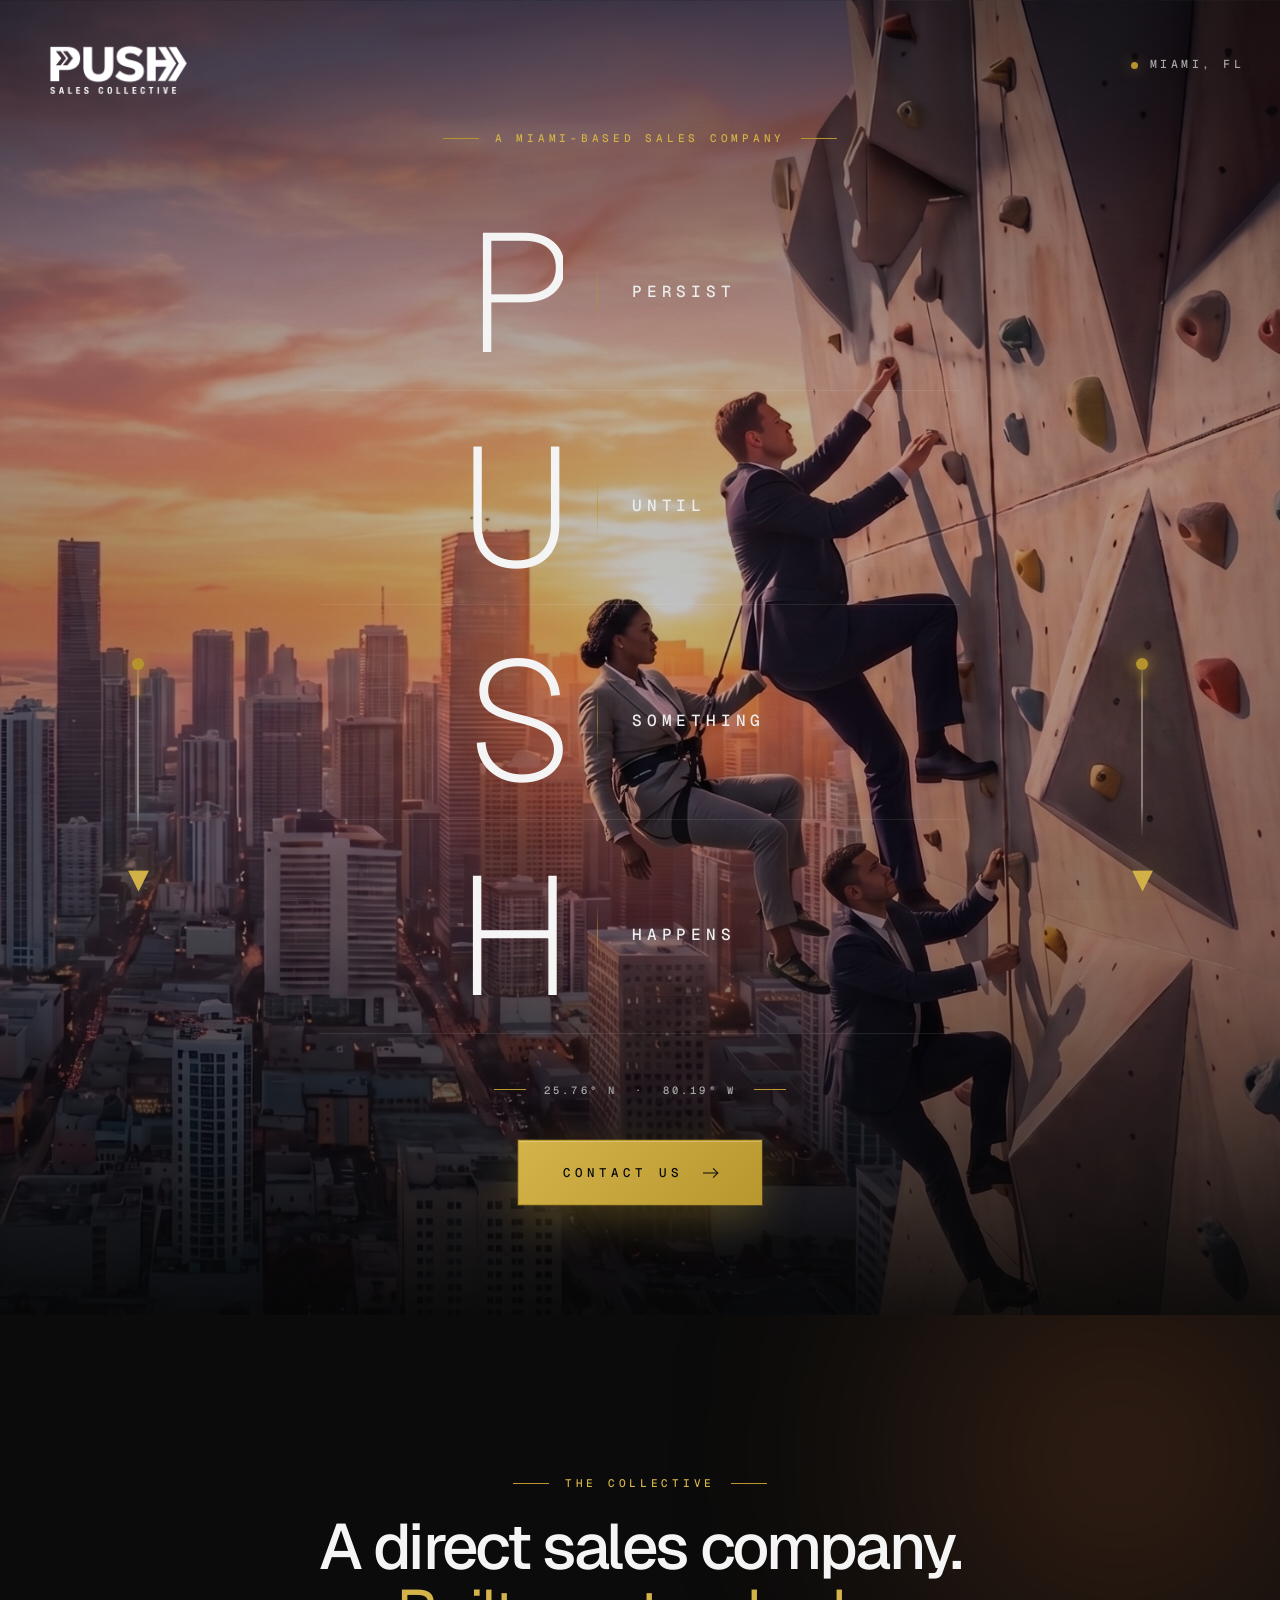
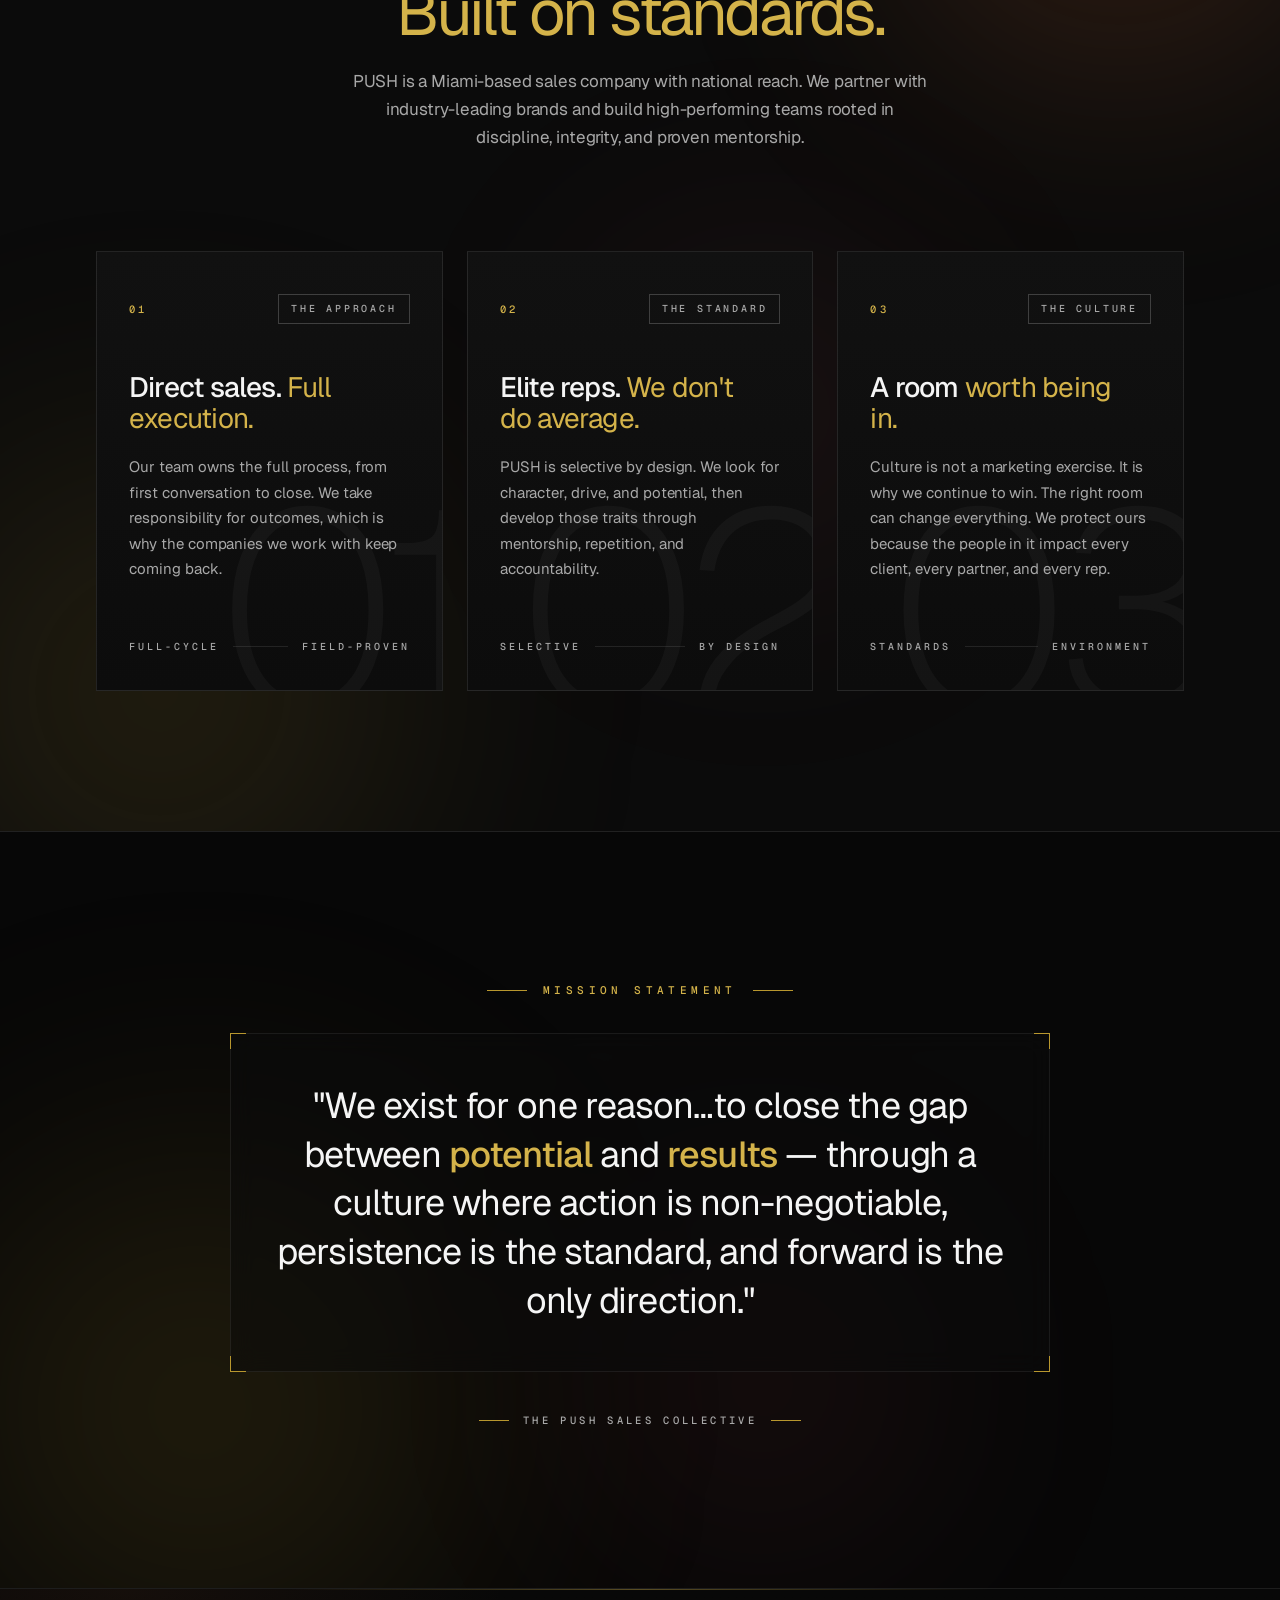
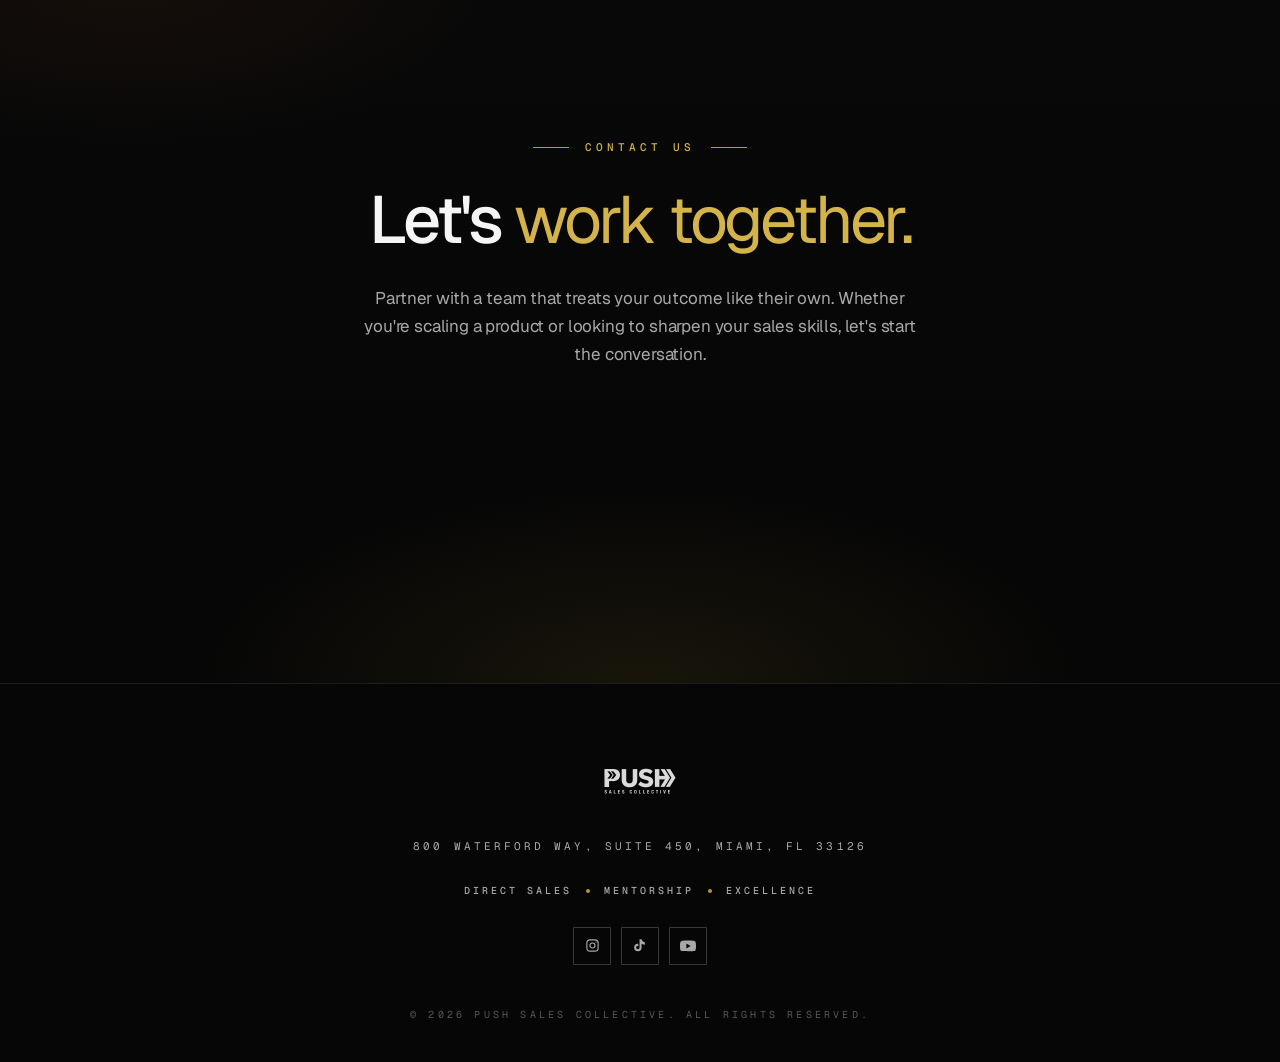
==== index.html @ 350181b0 "Revise copy, trim sections, and reposition hero Drop By The Numbers and Core Values sections. Rewrit" ====
<!DOCTYPE html>
<html lang="en">
<head>
<meta charset="UTF-8" />
<meta name="viewport" content="width=device-width, initial-scale=1.0" />
<title>PUSH Sales Collective · Miami</title>
<meta name="description" content="PUSH Sales Collective. A Miami-based direct sales collective built on mentorship, discipline, and excellence. Persist until something happens." />
<link rel="icon" type="image/png" href="Assets/push-logo.png">
<link rel="apple-touch-icon" href="Assets/push-logo.png">
<meta property="og:type" content="website">
<meta property="og:title" content="PUSH Sales Collective">
<meta property="og:description" content="A Miami-based direct sales collective built on mentorship, discipline, and excellence.">
<meta property="og:image" content="Assets/og-image.jpg">
<meta property="og:image:width" content="1200">
<meta property="og:image:height" content="630">
<meta name="twitter:card" content="summary_large_image">
<meta name="twitter:title" content="PUSH Sales Collective">
<meta name="twitter:description" content="A Miami-based direct sales collective built on mentorship, discipline, and excellence.">
<meta name="twitter:image" content="Assets/og-image.jpg">

<link rel="preconnect" href="https://fonts.googleapis.com">
<link rel="preconnect" href="https://fonts.gstatic.com" crossorigin>
<link href="https://fonts.googleapis.com/css2?family=Geist:wght@300;400;500;600;700&family=Geist+Mono:wght@400;500&display=swap" rel="stylesheet">

<style>
  :root{
    --ink:#0b0b0b;
    --char:#141414;
    --panel:#111111;
    --panel-2:#0f0f0f;
    --line:rgba(229,229,229,.10);
    --line-2:rgba(229,229,229,.22);
    --plat:#ededed;
    --plat-2:#a8a8a8;
    --mute:#6e6e6e;
    --off:#f5f5f5;
    --gold:#b8972e;
    --gold-soft:#d4b34a;
    --sans: "Geist", -apple-system, BlinkMacSystemFont, "Helvetica Neue", Arial, sans-serif;
    --mono: "Geist Mono", ui-monospace, monospace;
    --maxw: 1160px;
    --ease: cubic-bezier(.2,.8,.2,1);
  }

  *{box-sizing:border-box;margin:0;padding:0;}
  html{scroll-behavior:smooth;-webkit-text-size-adjust:100%;}
  body{
    background:var(--ink);
    color:var(--plat);
    font-family:var(--sans);
    font-weight:400;
    line-height:1.55;
    letter-spacing:-.01em;
    overflow-x:hidden;
    -webkit-font-smoothing:antialiased;
    -moz-osx-font-smoothing:grayscale;
    text-rendering:optimizeLegibility;
  }
  ::selection{background:var(--gold);color:#000;}
  a{color:inherit;text-decoration:none;}
  button,input,select,textarea{font:inherit;color:inherit;}

  .wrap{max-width:var(--maxw); margin:0 auto; padding:0 36px;}
  @media (max-width:720px){.wrap{padding:0 22px;}}

  /* subtle grain */
  body::before{
    content:"";
    position:fixed; inset:0; pointer-events:none; z-index:200;
    opacity:.05; mix-blend-mode:overlay;
    background-image:url("data:image/svg+xml;utf8,<svg xmlns='http://www.w3.org/2000/svg' width='160' height='160'><filter id='n'><feTurbulence type='fractalNoise' baseFrequency='0.9' numOctaves='2' stitchTiles='stitch'/><feColorMatrix values='0 0 0 0 0 0 0 0 0 0 0 0 0 0 0 0 0 0 1 0'/></filter><rect width='100%' height='100%' filter='url(%23n)'/></svg>");
  }

  /* NAV */
  .nav{
    position:fixed; top:0; left:0; right:0; z-index:100;
    display:flex; align-items:center; justify-content:space-between;
    padding:18px 36px;
    background:rgba(11,11,11,0);
    transition:background .4s ease, border-color .4s ease, padding .4s ease;
    border-bottom:1px solid transparent;
    backdrop-filter:blur(0);
    -webkit-backdrop-filter:blur(0);
  }
  .nav.scrolled{
    background:rgba(11,11,11,.82);
    border-bottom-color:var(--line);
    backdrop-filter:blur(14px);
    -webkit-backdrop-filter:blur(14px);
    padding:14px 36px;
  }
  .nav-logo{
    display:flex; align-items:center; gap:14px;
  }
  .nav-logo img{
    height:92px; width:auto;
    filter:invert(1) brightness(1.1) contrast(1.05);
    transition:height .35s var(--ease);
  }
  .nav.scrolled .nav-logo img{height:74px;}
  .nav-right{
    display:flex; align-items:center; gap:28px;
    font-family:var(--mono);
    font-weight:500;
    font-size:11.5px;
    letter-spacing:.3em;
    text-transform:uppercase;
    color:var(--plat-2);
  }
  .nav-right .loc::before{
    content:""; width:7px;height:7px;border-radius:50%;background:var(--gold);
    display:inline-block; margin-right:12px; vertical-align:middle;
    box-shadow:0 0 14px rgba(184,151,46,.7);
    animation:pulse 2.4s ease-in-out infinite;
  }
  .nav-right .sep{
    width:1px; height:12px; background:var(--line-2);
  }
  .nav-right .tag{color:var(--gold-soft);}
  @keyframes pulse{
    0%,100%{box-shadow:0 0 10px rgba(184,151,46,.4);}
    50%{box-shadow:0 0 20px rgba(184,151,46,.9);}
  }
  @media (max-width:720px){
    .nav{padding:14px 22px;}
    .nav.scrolled{padding:12px 22px;}
    .nav-logo img{height:72px;}
    .nav.scrolled .nav-logo img{height:60px;}
    .nav-right{font-size:10px; gap:14px; letter-spacing:.22em;}
    .nav-right .sep{display:none;}
    .nav-right .tag{display:none;}
  }

  /* HERO */
  .hero{
    position:relative;
    min-height:100vh;
    min-height:100svh;
    display:flex; align-items:center; justify-content:center;
    overflow:hidden;
    background:#000;
  }
  .hero-img{
    position:absolute; inset:0;
    background-image:url("Assets/Gemini_Generated_Image_1ucu0s1ucu0s1ucu.jpg");
    background-size:cover;
    background-position:80% center;
    transform:scale(1.06);
    will-change:transform;
    animation:heroZoom 22s ease-out forwards;
  }
  @keyframes heroZoom{to{transform:scale(1);}}
  .hero-img::after{
    content:"";position:absolute;inset:0;
    background:
      radial-gradient(120% 80% at 50% 55%, rgba(6,6,6,.08) 0%, rgba(6,6,6,.32) 55%, rgba(6,6,6,.78) 100%),
      linear-gradient(180deg, rgba(6,6,6,.28) 0%, rgba(6,6,6,.06) 30%, rgba(6,6,6,.24) 72%, rgba(6,6,6,.90) 100%);
  }
  @media (max-width:720px){
    .hero-img{
      background-position:85% 55%;
      animation:heroZoomMobile 22s ease-out forwards;
    }
    @keyframes heroZoomMobile{from{transform:scale(1.12);} to{transform:scale(1.02);}}
    .hero-img::after{
      background:
        radial-gradient(140% 80% at 50% 50%, rgba(6,6,6,.18) 0%, rgba(6,6,6,.46) 55%, rgba(6,6,6,.86) 100%),
        linear-gradient(180deg, rgba(6,6,6,.38) 0%, rgba(6,6,6,.18) 35%, rgba(6,6,6,.44) 78%, rgba(6,6,6,.94) 100%);
    }
  }

  .hero-inner{
    position:relative; z-index:2;
    width:100%;
    max-width:980px;
    padding:130px 36px 110px;
    display:flex; flex-direction:column; align-items:center;
    gap:42px;
  }

  .eyebrow{
    font-family:var(--mono);
    font-size:11px;
    font-weight:500;
    letter-spacing:.34em;
    text-transform:uppercase;
    color:var(--gold-soft);
    display:inline-flex; align-items:center; gap:16px;
    opacity:0; transform:translateY(14px);
    animation:fadeUp .9s .1s var(--ease) forwards;
  }
  .eyebrow::before, .eyebrow::after{
    content:""; width:36px; height:1px; background:var(--gold);
    display:inline-block;
  }

  /* Vertical acronym */
  .acronym-vertical{
    position:relative;
    display:flex; flex-direction:column;
    width:100%;
    max-width:640px;
    gap:18px;
    margin:6px 0;
  }

  /* Mobile scroll cues flanking the acronym */
  .acr-cue{
    display:none;
    position:absolute;
    top:50%;
    transform:translateY(-50%);
    height:68%;
    width:16px;
    flex-direction:column; align-items:center;
    z-index:3;
    opacity:0;
    animation:fadeUp 1.2s 3.2s var(--ease) forwards;
    pointer-events:none;
  }
  .acr-cue.left{right:calc(100% + 14px);}
  .acr-cue.right{left:calc(100% + 14px);}
  .acr-cue .track{
    position:relative;
    width:2px;
    flex:1;
    background:linear-gradient(to bottom,
      transparent 0%,
      rgba(229,229,229,.45) 18%,
      rgba(229,229,229,.45) 82%,
      transparent 100%);
  }
  .acr-cue .track::before{
    content:"";
    position:absolute;
    top:0; left:-4px;
    width:10px; height:10px;
    border-radius:50%;
    background:var(--gold);
    box-shadow:
      0 0 12px rgba(184,151,46,1),
      0 0 24px rgba(184,151,46,.75),
      0 0 48px rgba(184,151,46,.35);
    animation:edgeTravel 2.6s cubic-bezier(.55,.05,.25,1) infinite;
  }
  .acr-cue .track::after{
    content:"";
    position:absolute;
    top:0; left:-1px;
    width:4px; height:32px;
    background:linear-gradient(to top, rgba(184,151,46,.55), transparent);
    filter:blur(3px);
    animation:edgeTravel 2.6s cubic-bezier(.55,.05,.25,1) infinite;
  }
  .acr-cue .chev{
    margin-top:10px;
    color:var(--gold-soft);
    font-size:28px;
    line-height:1;
    animation:chevBob 2.4s ease-in-out infinite;
    filter:drop-shadow(0 0 14px rgba(184,151,46,.85));
  }
  .acr-row{
    display:grid;
    grid-template-columns:1fr auto 1.35fr;
    align-items:center;
    gap:34px;
    padding:22px 0;
    border-bottom:1px solid rgba(229,229,229,.10);
  }
  .acr-row:last-child{border-bottom:none;}

  .acr-letter{
    position:relative;
    font-weight:200;
    font-size:clamp(96px, 14vw, 168px);
    line-height:.9;
    color:var(--off);
    letter-spacing:-.06em;
    text-align:right;
    clip-path:inset(0 0 100% 0);
    opacity:0;
    transition:color .5s ease;
  }
  .acr-row.in .acr-letter{
    animation:letterUnveil 1.15s var(--ease) forwards;
  }
  @keyframes letterUnveil{
    0%{clip-path:inset(0 0 100% 0); opacity:0;}
    30%{opacity:1;}
    100%{clip-path:inset(0 0 0% 0); opacity:1;}
  }

  .acr-divider{
    width:1px;
    height:64px;
    background:linear-gradient(to bottom, transparent, var(--gold) 50%, transparent);
    opacity:0;
    transition:opacity .6s ease;
  }
  .acr-row.in .acr-divider{opacity:.7; transition-delay:.5s;}

  .acr-word{
    font-family:var(--mono);
    font-weight:500;
    font-size:clamp(13px, 1.25vw, 16px);
    letter-spacing:.3em;
    text-transform:uppercase;
    color:var(--plat);
    opacity:0;
    transform:translateX(-10px);
    transition:opacity .7s var(--ease), transform .7s var(--ease);
  }
  .acr-row.in .acr-word{
    opacity:1;
    transform:none;
    transition-delay:.55s;
  }

  .acr-row:nth-child(1).in .acr-letter{animation-delay:0s;}
  .acr-row:nth-child(2).in .acr-letter{animation-delay:.65s;}
  .acr-row:nth-child(3).in .acr-letter{animation-delay:1.3s;}
  .acr-row:nth-child(4).in .acr-letter{animation-delay:1.95s;}

  .acr-row:nth-child(1).in .acr-divider,
  .acr-row:nth-child(1).in .acr-word{transition-delay:.55s;}
  .acr-row:nth-child(2).in .acr-divider,
  .acr-row:nth-child(2).in .acr-word{transition-delay:1.2s;}
  .acr-row:nth-child(3).in .acr-divider,
  .acr-row:nth-child(3).in .acr-word{transition-delay:1.85s;}
  .acr-row:nth-child(4).in .acr-divider,
  .acr-row:nth-child(4).in .acr-word{transition-delay:2.5s;}

  .hero-foot{
    display:flex; align-items:center; gap:18px;
    font-family:var(--mono);
    font-size:10.5px;
    font-weight:500;
    letter-spacing:.3em;
    text-transform:uppercase;
    color:var(--plat-2);
    opacity:0;
    animation:fadeUp 1s 3.1s var(--ease) forwards;
  }
  .hero-foot .fline{width:32px; height:1px; background:var(--gold);}

  @media (max-width:720px){
    .hero-inner{padding:120px 22px 90px; gap:30px;}
    .acronym-vertical{max-width:260px; gap:10px;}
    .acr-row{gap:20px; padding:14px 0; grid-template-columns:auto auto 1fr;}
    .acr-letter{text-align:center; width:1em;}
    .acr-divider{height:46px;}
    .acr-cue{
      width:14px;
      top:14%;
      transform:none;
      height:54%;
    }
    .acr-cue.left{right:calc(100% + 10px);}
    .acr-cue.right{left:calc(100% + 10px);}
    .acr-cue .chev{font-size:24px;}
    .eyebrow{
      font-size:9.5px;
      letter-spacing:.24em;
      gap:10px;
      flex-wrap:nowrap;
      white-space:nowrap;
      justify-content:center;
      text-align:center;
    }
    .eyebrow::before, .eyebrow::after{width:18px; flex-shrink:0;}
    .hero-foot{font-size:9px; letter-spacing:.24em; gap:12px;}
    .hero-foot .fline{width:22px;}
  }

  @keyframes fadeUp{
    from{opacity:0;transform:translateY(20px);}
    to{opacity:1;transform:none;}
  }

  /* Hero scroll cues — inset from edge, prominent */
  .edge-cue{
    position:absolute;
    top:50%;
    transform:translateY(-25%);
    width:20px;
    height:240px;
    z-index:3;
    opacity:0;
    display:flex; flex-direction:column; align-items:center;
    animation:fadeUp 1.2s 3.4s var(--ease) forwards;
    pointer-events:none;
  }
  .edge-cue.left{left:clamp(40px, 10%, 220px);}
  .edge-cue.right{right:clamp(40px, 10%, 220px);}
  .edge-cue .track{
    position:relative;
    width:2px;
    flex:1;
    background:linear-gradient(to bottom,
      transparent 0%,
      rgba(229,229,229,.45) 18%,
      rgba(229,229,229,.45) 82%,
      transparent 100%);
    box-shadow:0 0 8px rgba(184,151,46,.15);
  }
  .edge-cue .track::before{
    content:"";
    position:absolute;
    top:0; left:-5px;
    width:12px; height:12px;
    border-radius:50%;
    background:var(--gold);
    box-shadow:
      0 0 14px rgba(184,151,46,1),
      0 0 32px rgba(184,151,46,.85),
      0 0 64px rgba(184,151,46,.45);
    animation:edgeTravel 2.6s cubic-bezier(.55,.05,.25,1) infinite;
  }
  .edge-cue .track::after{
    content:"";
    position:absolute;
    top:0; left:-1.5px;
    width:5px; height:40px;
    background:linear-gradient(to top, rgba(184,151,46,.55), transparent);
    filter:blur(3px);
    animation:edgeTravel 2.6s cubic-bezier(.55,.05,.25,1) infinite;
  }
  @keyframes edgeTravel{
    0%{top:0; opacity:0;}
    10%{opacity:1;}
    85%{opacity:1;}
    100%{top:calc(100% - 4px); opacity:0;}
  }
  .edge-cue .chev{
    margin-top:18px;
    color:var(--gold-soft);
    font-size:42px;
    line-height:1;
    animation:chevBob 2.4s ease-in-out infinite;
    filter:drop-shadow(0 0 18px rgba(184,151,46,.9));
  }
  @keyframes chevBob{
    0%,100%{transform:translateY(0); opacity:.85;}
    50%{transform:translateY(10px); opacity:1;}
  }

  @media (max-width:820px){
    .edge-cue{display:none;}
    .acr-cue{display:flex;}
  }

  /* SECTION BASE */
  section{position:relative;}
  .section-head{
    text-align:center;
    display:flex; flex-direction:column; align-items:center; gap:22px;
    max-width:760px;
    margin:0 auto;
  }
  .section-head h2{
    font-weight:500;
    font-size:clamp(38px, 5vw, 64px);
    line-height:1.02;
    letter-spacing:-.045em;
    color:var(--off);
  }
  .section-head h2 .accent{color:var(--gold-soft); font-weight:400;}
  .section-head p{
    font-size:17px;
    color:var(--plat-2);
    max-width:580px;
    line-height:1.65;
  }

  /* Ambient glow atmosphere */
  .atmos{
    position:absolute; inset:0;
    overflow:hidden;
    pointer-events:none;
    z-index:0;
  }
  .atmos .orb{
    position:absolute;
    border-radius:50%;
    filter:blur(120px);
    opacity:.5;
    will-change:transform;
  }
  .atmos .orb.sunset{
    width:640px; height:640px;
    background:radial-gradient(circle, rgba(233,121,58,.55), transparent 68%);
    top:-180px; right:-160px;
    animation:drift1 22s ease-in-out infinite alternate;
  }
  .atmos .orb.gold{
    width:720px; height:720px;
    background:radial-gradient(circle, rgba(184,151,46,.38), transparent 70%);
    bottom:-220px; left:-200px;
    animation:drift2 26s ease-in-out infinite alternate;
  }
  .atmos .orb.coral{
    width:500px; height:500px;
    background:radial-gradient(circle, rgba(255,110,120,.22), transparent 70%);
    top:40%; left:40%;
    animation:drift3 30s ease-in-out infinite alternate;
  }
  @keyframes drift1{from{transform:translate(0,0);} to{transform:translate(-80px, 120px);}}
  @keyframes drift2{from{transform:translate(0,0);} to{transform:translate(120px, -90px);}}
  @keyframes drift3{from{transform:translate(-40px,-30px);} to{transform:translate(80px, 60px);}}

  /* ABOUT / THE COLLECTIVE */
  .about{
    padding:160px 0 140px;
    border-bottom:1px solid var(--line);
    position:relative;
    overflow:hidden;
  }
  .about .wrap{position:relative; z-index:2;}
  .tenets{
    display:grid;
    grid-template-columns:repeat(3, 1fr);
    gap:24px;
    margin-top:100px;
    position:relative;
  }
  .tenet{
    position:relative;
    background:linear-gradient(180deg, #111111 0%, #0c0c0c 100%);
    border:1px solid var(--line);
    padding:42px 32px 36px;
    display:flex; flex-direction:column;
    min-height:440px;
    transition:border-color 1s ease, transform 1.1s var(--ease), background 1s ease;
    overflow:hidden;
    isolation:isolate;
  }
  .tenet .bg-num{
    position:absolute;
    right:-24px; bottom:-60px;
    font-family:var(--sans);
    font-weight:200;
    font-size:280px;
    line-height:1;
    color:var(--off);
    opacity:.03;
    letter-spacing:-.06em;
    pointer-events:none;
    transition:opacity 1.2s ease, transform 1.4s var(--ease), color 1s ease;
    z-index:0;
  }
  .tenet:hover .bg-num{
    opacity:.08;
    color:var(--gold-soft);
    transform:translateY(-8px) rotate(-2deg);
  }
  .tenet .bracket{
    position:absolute; top:-1px; right:-1px;
    width:22px; height:22px;
    border-top:1px solid var(--gold);
    border-right:1px solid var(--gold);
    transition:width 1s var(--ease), height 1s var(--ease);
  }
  .tenet:hover .bracket{width:44px; height:44px;}
  .tenet::after{
    content:""; position:absolute; top:0; left:32px;
    width:1px; height:0;
    background:linear-gradient(to bottom, var(--gold), transparent);
    transition:height 1.2s var(--ease);
  }
  .tenet:hover::after{height:120px;}
  .tenet:hover{
    border-color:rgba(184,151,46,.4);
    transform:translateY(-6px);
    background:linear-gradient(180deg, #141414 0%, #0e0e0e 100%);
  }

  .tenet-top{
    display:flex; align-items:center; justify-content:space-between;
    margin-bottom:48px;
    position:relative; z-index:1;
  }
  .tenet-top .idx{
    font-family:var(--mono);
    font-size:10.5px;
    font-weight:500;
    letter-spacing:.32em;
    color:var(--gold-soft);
    text-transform:uppercase;
  }
  .tenet-top .tag{
    font-family:var(--mono);
    font-size:10px;
    font-weight:500;
    letter-spacing:.28em;
    color:var(--plat-2);
    text-transform:uppercase;
    padding:6px 12px;
    border:1px solid var(--line-2);
  }

  .tenet h3{
    position:relative; z-index:1;
    font-weight:500;
    font-size:28px;
    letter-spacing:-.028em;
    color:var(--off);
    line-height:1.12;
    margin-bottom:20px;
    max-width:14ch;
  }
  .tenet h3 .accent{color:var(--gold-soft); font-weight:400;}
  .tenet p{
    position:relative; z-index:1;
    font-size:15px;
    line-height:1.7;
    color:var(--plat-2);
    letter-spacing:-.003em;
  }
  .tenet-foot{
    margin-top:auto;
    padding-top:28px;
    display:flex; align-items:center; gap:14px;
    position:relative; z-index:1;
  }
  .tenet-foot .fline{flex:1; height:1px; background:var(--line);}
  .tenet-foot .fmeta{
    font-family:var(--mono);
    font-size:10px;
    font-weight:500;
    letter-spacing:.3em;
    color:var(--plat-2);
    text-transform:uppercase;
  }
  .tenet:hover .tenet-foot .fline{background:linear-gradient(to right, var(--gold), transparent);}

  @media (max-width:820px){
    .about{padding:100px 0 90px;}
    .tenets{grid-template-columns:1fr; gap:16px; margin-top:60px;}
    .tenet{padding:32px 26px; min-height:auto;}
    .tenet .bg-num{font-size:200px; right:-16px; bottom:-40px;}
    .tenet h3{font-size:24px;}
  }

  /* STANDARDS STRIP — numeric callouts */
  .standards{
    padding:100px 0;
    border-bottom:1px solid var(--line);
    background:
      linear-gradient(180deg, #0a0a0a 0%, #080808 100%);
    position:relative;
    overflow:hidden;
  }
  .standards::before{
    content:""; position:absolute; inset:0;
    background:
      radial-gradient(60% 40% at 50% 0%, rgba(184,151,46,.10), transparent 60%),
      radial-gradient(50% 30% at 0% 100%, rgba(233,121,58,.07), transparent 70%);
    pointer-events:none;
  }
  .standards .wrap{position:relative; z-index:1;}
  .stand-lead{
    display:flex; align-items:center; gap:18px;
    margin-bottom:54px;
    font-family:var(--mono);
    font-size:11px;
    font-weight:500;
    letter-spacing:.3em;
    text-transform:uppercase;
    color:var(--gold-soft);
  }
  .stand-lead .sl-line{flex:1; height:1px; background:linear-gradient(to right, var(--gold), transparent);}
  .stand-lead .sl-tag{color:var(--plat-2);}

  .stand-grid{
    display:grid;
    grid-template-columns:repeat(4, 1fr);
    gap:0;
    border:1px solid var(--line);
    border-left:none;
    border-right:none;
  }
  .stand-cell{
    padding:44px 28px 40px;
    display:flex; flex-direction:column; gap:14px;
    border-right:1px solid var(--line);
    position:relative;
    transition:background .6s var(--ease);
  }
  .stand-cell:last-child{border-right:none;}
  .stand-cell:hover{background:rgba(184,151,46,.04);}
  .stand-cell::before{
    content:""; position:absolute;
    top:0; left:0; width:0; height:1px;
    background:var(--gold);
    transition:width .8s var(--ease);
  }
  .stand-cell:hover::before{width:100%;}

  .stand-cell .sc-label{
    font-family:var(--mono);
    font-size:10px;
    font-weight:500;
    letter-spacing:.3em;
    text-transform:uppercase;
    color:var(--plat-2);
  }
  .stand-cell .sc-num{
    font-weight:200;
    font-size:clamp(48px, 6.5vw, 80px);
    line-height:1;
    letter-spacing:-.05em;
    color:var(--off);
    display:flex; align-items:baseline; gap:6px;
  }
  .stand-cell .sc-num .unit{
    font-size:.38em;
    font-family:var(--mono);
    font-weight:500;
    letter-spacing:.1em;
    color:var(--gold-soft);
  }
  .stand-cell .sc-sub{
    font-size:13.5px;
    line-height:1.55;
    color:var(--plat);
    letter-spacing:-.005em;
    max-width:22ch;
  }
  .stand-cell .sc-icon{
    position:absolute;
    top:32px; right:24px;
    width:18px; height:18px;
    color:var(--gold-soft);
    opacity:.55;
  }

  @media (max-width:820px){
    .standards{padding:70px 0 60px;}
    .stand-lead{
      flex-direction:column;
      align-items:center;
      gap:14px;
      text-align:center;
      margin-bottom:44px;
    }
    .stand-lead .sl-line{display:none;}
    .stand-lead .sl-head{
      font-size:clamp(28px, 7vw, 38px);
      font-family:var(--sans);
      font-weight:500;
      letter-spacing:-.035em;
      text-transform:none;
      color:var(--off);
      line-height:1.05;
    }
    .stand-lead .sl-tag{
      font-size:10.5px;
      letter-spacing:.3em;
    }
    .stand-grid{grid-template-columns:repeat(2, 1fr);}
    .stand-cell{padding:32px 22px 28px; border-bottom:1px solid var(--line);}
    .stand-cell:nth-child(2){border-right:none;}
    .stand-cell:nth-child(3),
    .stand-cell:nth-child(4){border-bottom:none;}
  }
  @media (max-width:520px){
    .stand-grid{grid-template-columns:1fr;}
    .stand-cell{border-right:none;}
    .stand-cell:nth-child(3){border-bottom:1px solid var(--line);}
  }

  /* CORE VALUES */
  .values{
    padding:160px 0 150px;
    position:relative;
    overflow:hidden;
    border-bottom:1px solid var(--line);
    background:linear-gradient(180deg, #0b0b0b 0%, #0a0a0a 100%);
  }
  .values::before{
    content:""; position:absolute;
    top:0; left:50%; transform:translateX(-50%);
    width:80%; max-width:700px; height:1px;
    background:linear-gradient(to right, transparent, var(--gold-soft) 50%, transparent);
    opacity:.5;
  }
  .values .wrap{position:relative; z-index:2;}

  .val-grid{
    display:grid;
    grid-template-columns:repeat(3, 1fr);
    gap:20px;
    margin-top:90px;
  }
  .val-card{
    position:relative;
    background:linear-gradient(180deg, #111111 0%, #0c0c0c 100%);
    border:1px solid var(--line);
    padding:40px 32px 36px;
    display:flex; flex-direction:column; gap:20px;
    min-height:340px;
    transition:border-color .7s ease, transform .9s var(--ease), background .7s ease;
    overflow:hidden;
    isolation:isolate;
  }
  .val-card::before{
    content:""; position:absolute; left:0; top:0;
    width:2px; height:0;
    background:linear-gradient(to bottom, var(--gold), var(--gold-soft));
    transition:height 1s var(--ease);
  }
  .val-card:hover::before{height:100%;}
  .val-card::after{
    content:""; position:absolute;
    top:-40px; right:-40px;
    width:140px; height:140px;
    background:radial-gradient(circle, rgba(184,151,46,.14), transparent 70%);
    opacity:0;
    transition:opacity .8s ease;
    pointer-events:none;
  }
  .val-card:hover::after{opacity:1;}
  .val-card:hover{
    border-color:rgba(184,151,46,.35);
    transform:translateY(-5px);
    background:linear-gradient(180deg, #141414 0%, #0e0e0e 100%);
  }

  .val-head{
    display:flex; align-items:center; justify-content:space-between;
    padding-bottom:18px;
    border-bottom:1px solid var(--line);
  }
  .val-icon{
    width:44px; height:44px;
    display:flex; align-items:center; justify-content:center;
    border:1px solid var(--line-2);
    color:var(--gold-soft);
    transition:border-color .5s ease, background .5s ease;
  }
  .val-card:hover .val-icon{
    border-color:var(--gold);
    background:rgba(184,151,46,.08);
  }
  .val-idx{
    font-family:var(--mono);
    font-size:10.5px;
    font-weight:500;
    letter-spacing:.3em;
    color:var(--plat-2);
    text-transform:uppercase;
  }
  .val-card h3{
    font-weight:500;
    font-size:24px;
    letter-spacing:-.025em;
    color:var(--off);
    line-height:1.15;
  }
  .val-card p{
    font-size:14.5px;
    line-height:1.7;
    color:var(--plat-2);
    letter-spacing:-.003em;
  }
  .val-card .val-foot{
    margin-top:auto;
    padding-top:18px;
    display:flex; align-items:center; gap:10px;
    font-family:var(--mono);
    font-size:9.5px;
    letter-spacing:.3em;
    text-transform:uppercase;
    color:var(--plat-2);
    font-weight:500;
  }
  .val-card .val-foot::before{
    content:""; width:22px; height:1px;
    background:var(--gold);
    transition:width .7s var(--ease);
  }
  .val-card:hover .val-foot::before{width:44px;}

  @media (max-width:980px){
    .val-grid{grid-template-columns:repeat(2, 1fr);}
  }
  @media (max-width:640px){
    .values{padding:100px 0 90px;}
    .val-grid{grid-template-columns:1fr; gap:14px; margin-top:60px;}
    .val-card{padding:30px 24px 28px; min-height:auto;}
    .val-card h3{font-size:22px;}
  }

  /* MISSION */
  .mission{
    padding:150px 0 160px;
    position:relative;
    overflow:hidden;
    background:#070707;
  }
  .mission .atmos .orb.gold{width:800px; height:800px;}
  .mission .wrap{position:relative; z-index:2;}
  .mission-inner{
    max-width:820px;
    margin:0 auto;
    display:flex; flex-direction:column; align-items:center; gap:34px;
    text-align:center;
  }
  .mission-eyebrow{
    font-family:var(--mono);
    font-size:11px;
    font-weight:500;
    letter-spacing:.4em;
    text-transform:uppercase;
    color:var(--gold-soft);
    display:inline-flex; align-items:center; gap:16px;
  }
  .mission-eyebrow::before, .mission-eyebrow::after{
    content:""; width:40px; height:1px; background:var(--gold);
  }
  .mission-quote{
    font-weight:400;
    font-size:clamp(24px, 3vw, 36px);
    line-height:1.35;
    letter-spacing:-.025em;
    color:var(--off);
    max-width:820px;
  }
  .mission-quote .kw{color:var(--gold-soft); font-weight:500;}
  .mission-attr{
    display:flex; align-items:center; gap:14px;
    font-family:var(--mono);
    font-size:10.5px;
    font-weight:500;
    letter-spacing:.32em;
    text-transform:uppercase;
    color:var(--plat-2);
    margin-top:6px;
  }
  .mission-attr::before, .mission-attr::after{
    content:""; width:30px; height:1px; background:var(--gold);
  }

  .mission-frame{
    position:relative;
    padding:48px 42px 46px;
    background:rgba(12,12,12,.55);
    backdrop-filter:blur(12px);
    -webkit-backdrop-filter:blur(12px);
    border:1px solid rgba(229,229,229,.08);
    width:100%;
    max-width:820px;
  }
  .mission-frame .mc{position:absolute; width:16px; height:16px; border:1px solid var(--gold);}
  .mission-frame .mc-tl{top:-1px; left:-1px; border-right:none; border-bottom:none;}
  .mission-frame .mc-tr{top:-1px; right:-1px; border-left:none; border-bottom:none;}
  .mission-frame .mc-bl{bottom:-1px; left:-1px; border-right:none; border-top:none;}
  .mission-frame .mc-br{bottom:-1px; right:-1px; border-left:none; border-top:none;}

  @media (max-width:720px){
    .mission{padding:100px 0 110px;}
    .mission-frame{padding:34px 26px 32px;}
  }

  /* FOOTER */
  footer{
    border-top:1px solid var(--line);
    background:#060606;
    padding:70px 0 40px;
  }
  .foot-inner{
    display:flex; flex-direction:column; align-items:center; gap:28px;
    text-align:center;
  }
  .foot-logo img{
    height:48px; width:auto;
    filter:invert(1) brightness(1.1);
    opacity:.85;
  }
  .foot-line{
    font-family:var(--mono);
    font-size:11px;
    font-weight:400;
    letter-spacing:.28em;
    text-transform:uppercase;
    color:var(--plat-2);
  }
  .foot-meta{
    display:flex; align-items:center; gap:14px;
    font-family:var(--mono);
    font-size:10px;
    font-weight:500;
    letter-spacing:.3em;
    text-transform:uppercase;
    color:var(--plat-2);
  }
  .foot-meta .dot{width:4px; height:4px; border-radius:50%; background:var(--gold);}
  .foot-socials{display:flex; gap:10px;}
  .li{
    display:inline-flex; align-items:center; justify-content:center;
    width:38px; height:38px;
    border:1px solid var(--line-2);
    transition:border-color .25s ease, color .25s ease, background .25s ease;
    color:var(--plat-2);
  }
  .li:hover{border-color:var(--gold); color:var(--gold-soft); background:rgba(184,151,46,.08);}
  .copy{
    margin-top:14px;
    font-family:var(--mono);
    font-size:10px;
    font-weight:400;
    letter-spacing:.32em;
    text-transform:uppercase;
    color:#575757;
  }

  /* CTA BUTTONS */
  .cta-btn{
    position:relative;
    display:inline-flex; align-items:center; gap:16px;
    padding:18px 30px;
    border:1px solid var(--line-2);
    color:var(--off);
    font-family:var(--mono);
    font-size:11px;
    font-weight:500;
    letter-spacing:.3em;
    text-transform:uppercase;
    background:transparent;
    cursor:pointer;
    overflow:hidden;
    isolation:isolate;
    transition:color .5s var(--ease), border-color .5s var(--ease), transform .5s var(--ease);
  }
  .cta-btn::before{
    content:"";
    position:absolute; inset:0;
    background:linear-gradient(135deg, var(--gold) 0%, var(--gold-soft) 100%);
    transform:translateX(-101%);
    transition:transform .55s var(--ease);
    z-index:-1;
  }
  .cta-btn:hover::before{transform:translateX(0);}
  .cta-btn:hover{
    color:#0a0a0a;
    border-color:var(--gold);
    transform:translateY(-2px);
  }
  .cta-btn .arrow{
    width:14px; height:10px;
    position:relative;
    display:inline-block;
    transition:transform .5s var(--ease);
  }
  .cta-btn .arrow::before{
    content:""; position:absolute;
    left:0; top:50%; transform:translateY(-50%);
    width:100%; height:1px;
    background:currentColor;
  }
  .cta-btn .arrow::after{
    content:""; position:absolute;
    right:0; top:50%;
    width:6px; height:6px;
    border-top:1px solid currentColor;
    border-right:1px solid currentColor;
    transform:translateY(-50%) rotate(45deg);
  }
  .cta-btn:hover .arrow{transform:translateX(6px);}

  .cta-btn.lg{
    padding:22px 40px;
    font-size:12px;
    letter-spacing:.34em;
    gap:22px;
  }

  /* HERO CTA — filled, prominent */
  .hero-cta{
    opacity:0;
    animation:ctaIn 1s 3.3s var(--ease) forwards;
    padding:22px 44px;
    font-size:12.5px;
    letter-spacing:.32em;
    gap:20px;
    background:linear-gradient(135deg, var(--gold-soft) 0%, var(--gold) 100%);
    border-color:var(--gold);
    color:#0a0a0a;
    box-shadow:
      0 14px 44px rgba(184,151,46,.32),
      0 0 0 1px rgba(184,151,46,.25),
      inset 0 1px 0 rgba(255,255,255,.25);
  }
  .hero-cta::before{
    background:#0a0a0a;
    transform:translateX(101%);
  }
  .hero-cta:hover::before{transform:translateX(0);}
  .hero-cta:hover{
    color:var(--off);
    border-color:var(--gold);
    transform:translateY(-3px);
    box-shadow:
      0 22px 60px rgba(184,151,46,.5),
      0 0 0 1px rgba(184,151,46,.4);
  }
  @keyframes ctaIn{
    from{opacity:0; transform:translateY(16px);}
    to{opacity:1; transform:none;}
  }
  @media (max-width:720px){
    .hero-cta{padding:18px 30px; font-size:11px; letter-spacing:.28em; gap:16px;}
  }

  /* CONTACT SECTION */
  .contact{
    padding:150px 0 140px;
    position:relative;
    overflow:hidden;
    background:linear-gradient(180deg, #080808 0%, #060606 100%);
    border-top:1px solid var(--line);
  }
  .contact::before{
    content:""; position:absolute;
    top:0; left:50%; transform:translateX(-50%);
    width:80%; max-width:700px; height:1px;
    background:linear-gradient(to right, transparent, var(--gold-soft) 50%, transparent);
    opacity:.4;
  }
  .contact::after{
    content:""; position:absolute; inset:0;
    background:
      radial-gradient(50% 40% at 50% 100%, rgba(184,151,46,.10), transparent 70%),
      radial-gradient(40% 30% at 10% 0%, rgba(233,121,58,.06), transparent 75%);
    pointer-events:none;
  }
  .contact .wrap{position:relative; z-index:2;}
  .contact-inner{
    max-width:720px;
    margin:0 auto;
    display:flex; flex-direction:column; align-items:center; gap:30px;
    text-align:center;
  }
  .contact-eyebrow{
    font-family:var(--mono);
    font-size:11px;
    font-weight:500;
    letter-spacing:.36em;
    text-transform:uppercase;
    color:var(--gold-soft);
    display:inline-flex; align-items:center; gap:16px;
  }
  .contact-eyebrow::before, .contact-eyebrow::after{
    content:""; width:36px; height:1px; background:var(--gold);
  }
  .contact h2{
    font-weight:500;
    font-size:clamp(40px, 5.2vw, 68px);
    line-height:1.02;
    letter-spacing:-.045em;
    color:var(--off);
  }
  .contact h2 .accent{color:var(--gold-soft); font-weight:400;}
  .contact p{
    font-size:17px;
    color:var(--plat-2);
    max-width:560px;
    line-height:1.65;
  }
  .contact-ctas{
    margin-top:14px;
    display:flex; align-items:center; gap:18px; flex-wrap:wrap; justify-content:center;
  }
  .contact-meta{
    margin-top:20px;
    display:flex; align-items:center; gap:14px;
    font-family:var(--mono);
    font-size:10.5px;
    font-weight:500;
    letter-spacing:.3em;
    text-transform:uppercase;
    color:var(--plat-2);
  }
  .contact-meta .dot{width:4px; height:4px; border-radius:50%; background:var(--gold);}

  @media (max-width:720px){
    .contact{padding:100px 0 90px;}
    .cta-btn{padding:16px 24px; font-size:10.5px; gap:14px; letter-spacing:.26em;}
    .cta-btn.lg{padding:18px 28px; font-size:11px; letter-spacing:.3em; gap:18px;}
  }

  /* SCROLL REVEALS */
  .reveal{opacity:0; transform:translateY(28px); transition:opacity 1s var(--ease), transform 1s var(--ease);}
  .reveal.in{opacity:1; transform:none;}
  .reveal.d1{transition-delay:.1s;}
  .reveal.d2{transition-delay:.2s;}
  .reveal.d3{transition-delay:.3s;}
  .reveal.d4{transition-delay:.4s;}
  .reveal.d5{transition-delay:.5s;}
  .reveal.d6{transition-delay:.6s;}
  .reveal.scale{transform:translateY(28px) scale(.98);}
  .reveal.scale.in{transform:none;}

</style>
</head>
<body>

<nav class="nav" id="nav">
  <a class="nav-logo" href="#" aria-label="PUSH Sales Collective">
    <img src="Assets/push-logo.png" alt="PUSH Sales Collective" />
  </a>
  <div class="nav-right">
    <span class="loc">Miami, FL</span>
  </div>
</nav>

<!-- HERO -->
<header class="hero">
  <div class="hero-img"></div>
  <div class="hero-inner">
    <span class="eyebrow">A Miami-based sales company</span>

    <div class="acronym-vertical" id="acronym">
      <div class="acr-row"><span class="acr-letter">P</span><span class="acr-divider"></span><span class="acr-word">Persist</span></div>
      <div class="acr-row"><span class="acr-letter">U</span><span class="acr-divider"></span><span class="acr-word">Until</span></div>
      <div class="acr-row"><span class="acr-letter">S</span><span class="acr-divider"></span><span class="acr-word">Something</span></div>
      <div class="acr-row"><span class="acr-letter">H</span><span class="acr-divider"></span><span class="acr-word">Happens</span></div>
      <span class="acr-cue left" aria-hidden="true">
        <span class="track"></span>
        <span class="chev">▾</span>
      </span>
      <span class="acr-cue right" aria-hidden="true">
        <span class="track"></span>
        <span class="chev">▾</span>
      </span>
    </div>

    <div class="hero-foot">
      <span class="fline"></span>
      <span>25.76° N &nbsp;·&nbsp; 80.19° W</span>
      <span class="fline"></span>
    </div>

    <a class="cta-btn hero-cta" href="#contact">
      <span>Contact Us</span>
      <span class="arrow" aria-hidden="true"></span>
    </a>
  </div>

  <div class="edge-cue left" aria-hidden="true">
    <span class="track"></span>
    <span class="chev">▾</span>
  </div>
  <div class="edge-cue right" aria-hidden="true">
    <span class="track"></span>
    <span class="chev">▾</span>
  </div>
</header>

<!-- THE COLLECTIVE -->
<section class="about" id="about">
  <div class="atmos" aria-hidden="true">
    <div class="orb sunset"></div>
    <div class="orb gold"></div>
    <div class="orb coral"></div>
  </div>
  <div class="wrap">
    <div class="section-head">
      <span class="eyebrow reveal">The Collective</span>
      <h2 class="reveal d1">A direct sales company. <span class="accent">Built on standards.</span></h2>
      <p class="reveal d2">PUSH is a Miami-based sales company with national reach. We partner with industry-leading brands and build high-performing teams rooted in discipline, integrity, and proven mentorship.</p>
    </div>

    <div class="tenets">
      <div class="tenet reveal d1">
        <span class="bracket"></span>
        <span class="bg-num">01</span>
        <div class="tenet-top">
          <span class="idx">01</span>
          <span class="tag">The Approach</span>
        </div>
        <h3>Direct sales. <span class="accent">Full execution.</span></h3>
        <p>Our team owns the full process, from first conversation to close. We take responsibility for outcomes, which is why the companies we work with keep coming back.</p>
        <div class="tenet-foot">
          <span class="fmeta">Full-Cycle</span>
          <span class="fline"></span>
          <span class="fmeta">Field-Proven</span>
        </div>
      </div>

      <div class="tenet reveal d2">
        <span class="bracket"></span>
        <span class="bg-num">02</span>
        <div class="tenet-top">
          <span class="idx">02</span>
          <span class="tag">The Standard</span>
        </div>
        <h3>Elite reps. <span class="accent">We don't do average.</span></h3>
        <p>PUSH is selective by design. We look for character, drive, and potential, then develop those traits through mentorship, repetition, and accountability.</p>
        <div class="tenet-foot">
          <span class="fmeta">Selective</span>
          <span class="fline"></span>
          <span class="fmeta">By Design</span>
        </div>
      </div>

      <div class="tenet reveal d3">
        <span class="bracket"></span>
        <span class="bg-num">03</span>
        <div class="tenet-top">
          <span class="idx">03</span>
          <span class="tag">The Culture</span>
        </div>
        <h3>A room <span class="accent">worth being in.</span></h3>
        <p>Culture is not a marketing exercise. It is why we continue to win. The right room can change everything. We protect ours because the people in it impact every client, every partner, and every rep.</p>
        <div class="tenet-foot">
          <span class="fmeta">Standards</span>
          <span class="fline"></span>
          <span class="fmeta">Environment</span>
        </div>
      </div>
    </div>
  </div>
</section>

<!-- MISSION -->
<section class="mission" id="mission">
  <div class="atmos" aria-hidden="true">
    <div class="orb gold"></div>
    <div class="orb coral"></div>
  </div>
  <div class="wrap">
    <div class="mission-inner">
      <span class="mission-eyebrow reveal">Mission Statement</span>

      <div class="mission-frame reveal d1">
        <span class="mc mc-tl"></span><span class="mc mc-tr"></span><span class="mc mc-bl"></span><span class="mc mc-br"></span>
        <p class="mission-quote">"We exist for one reason…to close the gap between <span class="kw">potential</span> and <span class="kw">results</span> — through a culture where action is non-negotiable, persistence is the standard, and forward is the only direction."</p>
      </div>

      <span class="mission-attr reveal d2">The PUSH Sales Collective</span>
    </div>
  </div>
</section>

<!-- CONTACT CTA -->
<section class="contact" id="contact">
  <div class="wrap">
    <div class="contact-inner">
      <span class="contact-eyebrow reveal">Contact Us</span>
      <h2 class="reveal d1">Let's <span class="accent">work together.</span></h2>
      <p class="reveal d2">Partner with a team that treats your outcome like their own. Whether you're scaling a product or looking to sharpen your sales skills, let's start the conversation.</p>
      <div class="contact-ctas reveal d3">
        <a class="cta-btn lg" href="mailto:info@pushsalescollective.com">
          <span>Start The Conversation</span>
          <span class="arrow" aria-hidden="true"></span>
        </a>
      </div>
      <div class="contact-meta reveal d4">
        <span>Miami, FL</span>
        <span class="dot"></span>
        <span>Direct Sales</span>
        <span class="dot"></span>
        <span>By Appointment</span>
      </div>
    </div>
  </div>
</section>

<!-- FOOTER -->
<footer>
  <div class="wrap">
    <div class="foot-inner">
      <div class="foot-logo"><img src="Assets/push-logo.png" alt="PUSH Sales Collective"></div>
      <div class="foot-line">800 Waterford Way, Suite 450, Miami, FL 33126</div>
      <div class="foot-meta">
        <span>Direct Sales</span>
        <span class="dot"></span>
        <span>Mentorship</span>
        <span class="dot"></span>
        <span>Excellence</span>
      </div>
      <div class="foot-socials">
        <a class="li" href="https://www.instagram.com/pushsales.co?igsh=czB2aHIweTdzdzB1" target="_blank" rel="noopener noreferrer" aria-label="Instagram">
          <svg width="15" height="15" viewBox="0 0 24 24" fill="none" stroke="currentColor" stroke-width="1.8" stroke-linecap="round" stroke-linejoin="round" aria-hidden="true"><rect x="3" y="3" width="18" height="18" rx="5"/><circle cx="12" cy="12" r="4"/><circle cx="17.5" cy="6.5" r="1" fill="currentColor" stroke="none"/></svg>
        </a>
        <a class="li" href="https://www.tiktok.com/@pushsales.co?_r=1&amp;_t=ZT-94wEiRCb4BS" target="_blank" rel="noopener noreferrer" aria-label="TikTok">
          <svg width="15" height="15" viewBox="0 0 24 24" fill="currentColor" aria-hidden="true"><path d="M19.6 6.8a5.9 5.9 0 0 1-3.6-1.2 5.9 5.9 0 0 1-2.2-3.6h-3.3v13.2c0 1.5-1.2 2.7-2.7 2.7s-2.7-1.2-2.7-2.7 1.2-2.7 2.7-2.7c.28 0 .55.04.81.12v-3.37a6.1 6.1 0 0 0-.81-.05 5.95 5.95 0 0 0-5.95 5.95 5.95 5.95 0 0 0 5.95 5.95 5.95 5.95 0 0 0 5.95-5.95V9.35a9.2 9.2 0 0 0 5.2 1.62V7.61a5.85 5.85 0 0 1-.39-.81z"/></svg>
        </a>
        <a class="li" href="https://youtube.com/@pushsales?si=kpCu4DCiw5pKvGDu" target="_blank" rel="noopener noreferrer" aria-label="YouTube">
          <svg width="16" height="16" viewBox="0 0 24 24" fill="currentColor" aria-hidden="true"><path d="M23.5 6.5a3 3 0 0 0-2.1-2.12C19.5 3.87 12 3.87 12 3.87s-7.5 0-9.4.51A3 3 0 0 0 .5 6.5C0 8.4 0 12 0 12s0 3.6.5 5.5a3 3 0 0 0 2.1 2.12c1.9.51 9.4.51 9.4.51s7.5 0 9.4-.51a3 3 0 0 0 2.1-2.12C24 15.6 24 12 24 12s0-3.6-.5-5.5zM9.6 15.6V8.4l6.24 3.6-6.24 3.6z"/></svg>
        </a>
      </div>
      <div class="copy">© 2026 PUSH Sales Collective. All Rights Reserved.</div>
    </div>
  </div>
</footer>

<script>
  // Always start at top on load/refresh
  if ('scrollRestoration' in history) history.scrollRestoration = 'manual';
  if (location.hash) history.replaceState(null, '', location.pathname);
  window.scrollTo(0, 0);
  window.addEventListener('beforeunload', () => window.scrollTo(0, 0));
  window.addEventListener('load', () => window.scrollTo(0, 0));

  // Smooth scroll for in-page anchors
  document.querySelectorAll('a[href^="#"]').forEach(a=>{
    a.addEventListener('click', (e)=>{
      const href = a.getAttribute('href');
      if(!href || href === '#') return;
      const target = document.querySelector(href);
      if(target){
        e.preventDefault();
        target.scrollIntoView({behavior:'smooth', block:'start'});
      }
    });
  });

  // Nav background on scroll
  const nav = document.getElementById('nav');
  const onScroll = () => {
    if (window.scrollY > 30) nav.classList.add('scrolled');
    else nav.classList.remove('scrolled');
  };
  document.addEventListener('scroll', onScroll, {passive:true});
  onScroll();

  // Scroll reveals
  const io = new IntersectionObserver((entries)=>{
    entries.forEach(e=>{
      if(e.isIntersecting){
        e.target.classList.add('in');
        io.unobserve(e.target);
      }
    });
  }, {threshold:.14, rootMargin:'0px 0px -60px 0px'});
  document.querySelectorAll('.reveal').forEach(el=>io.observe(el));

  // Hero acronym letter-by-letter unveil on load
  window.addEventListener('load', ()=>{
    document.querySelectorAll('#acronym .acr-row').forEach(r=>r.classList.add('in'));
  });

  // Parallax on hero image
  const heroImg = document.querySelector('.hero-img');
  document.addEventListener('scroll', ()=>{
    const y = window.scrollY;
    if(y < window.innerHeight){
      heroImg.style.transform = `scale(1) translateY(${y * 0.25}px)`;
    }
  }, {passive:true});
</script>
</body>
</html>
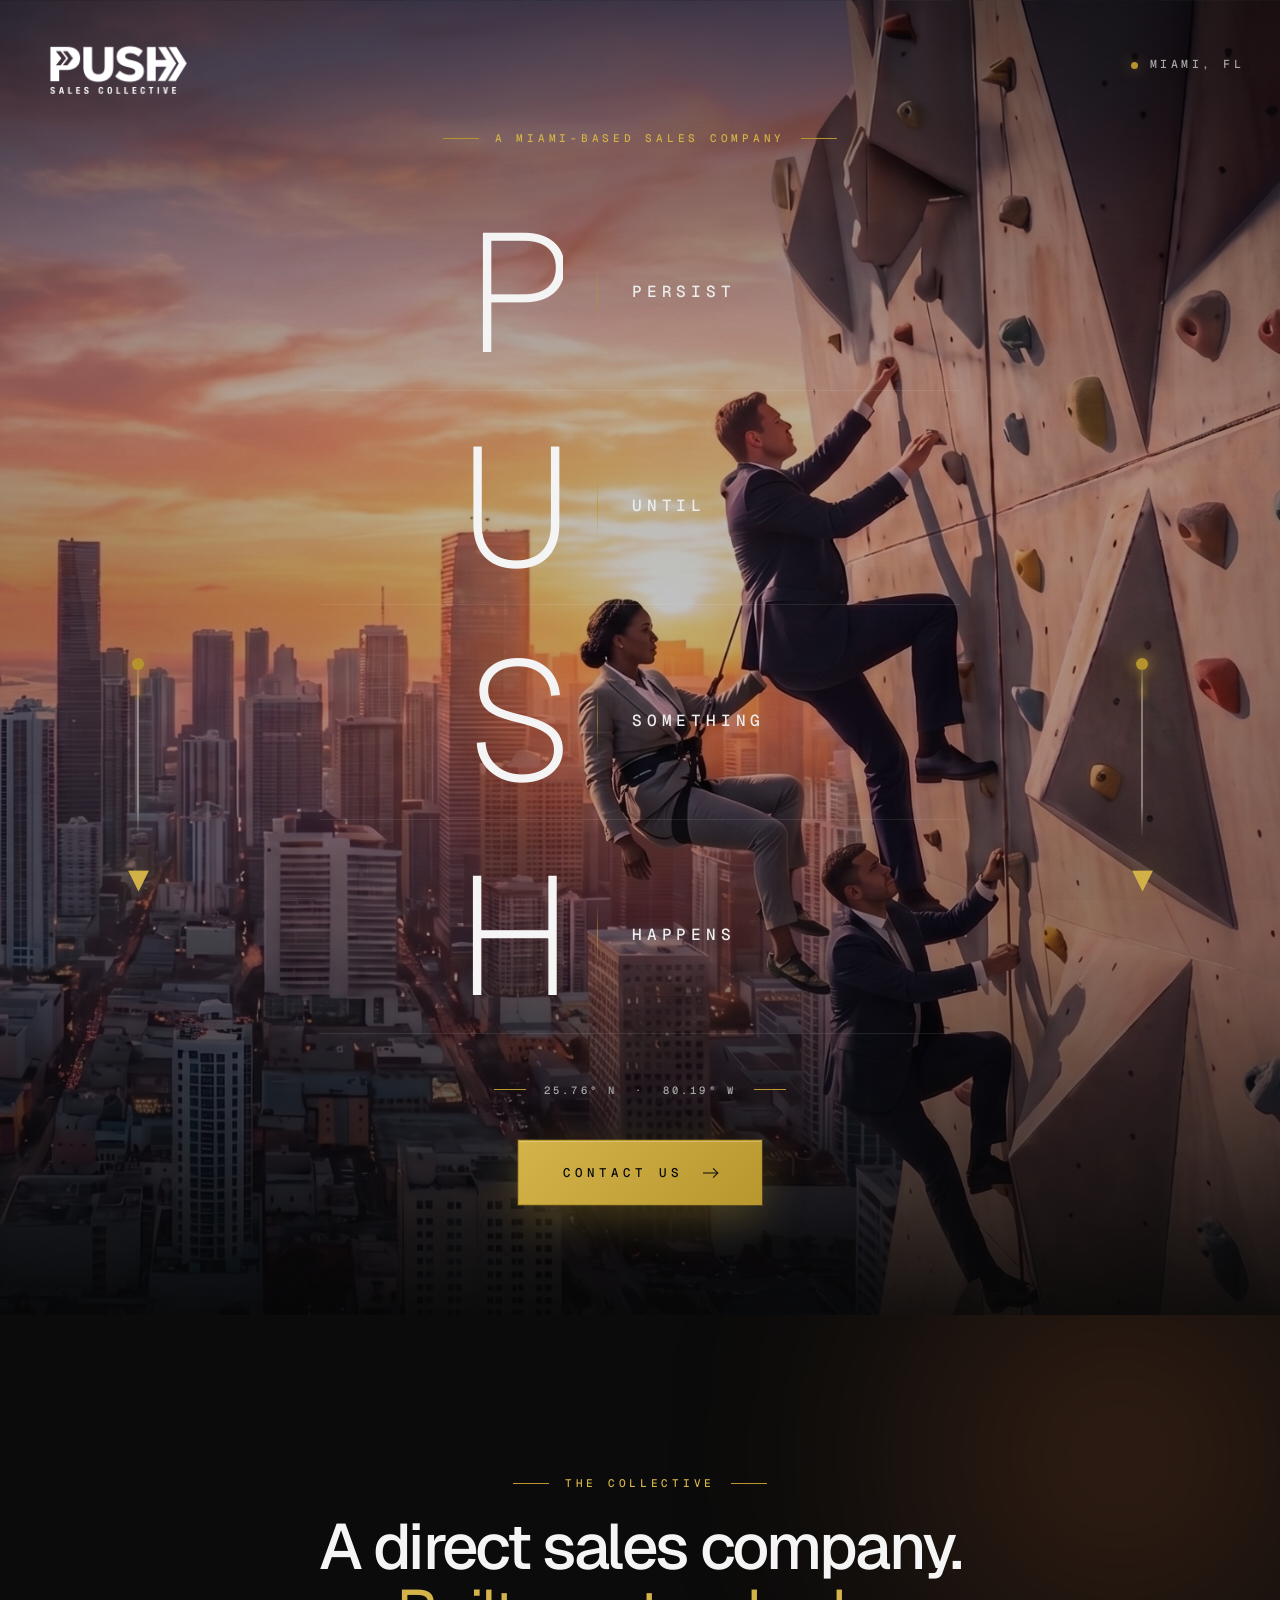
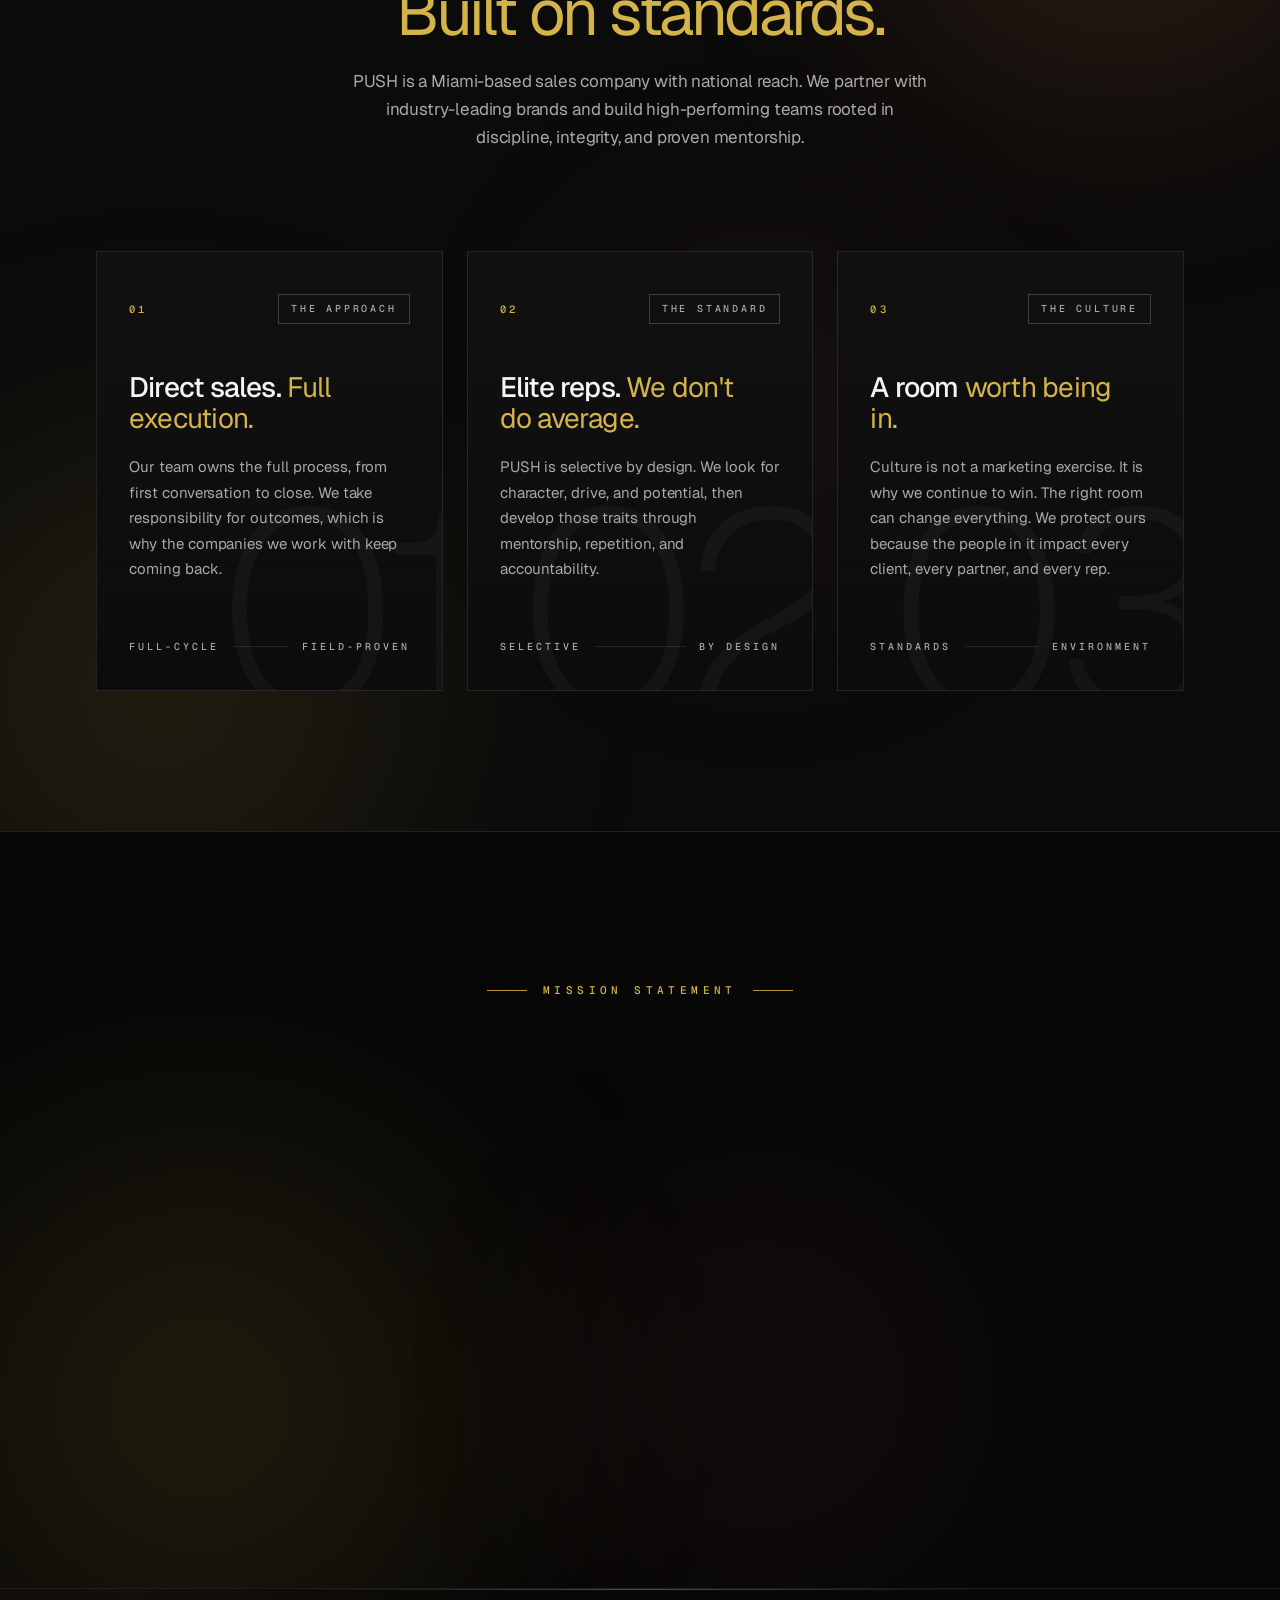
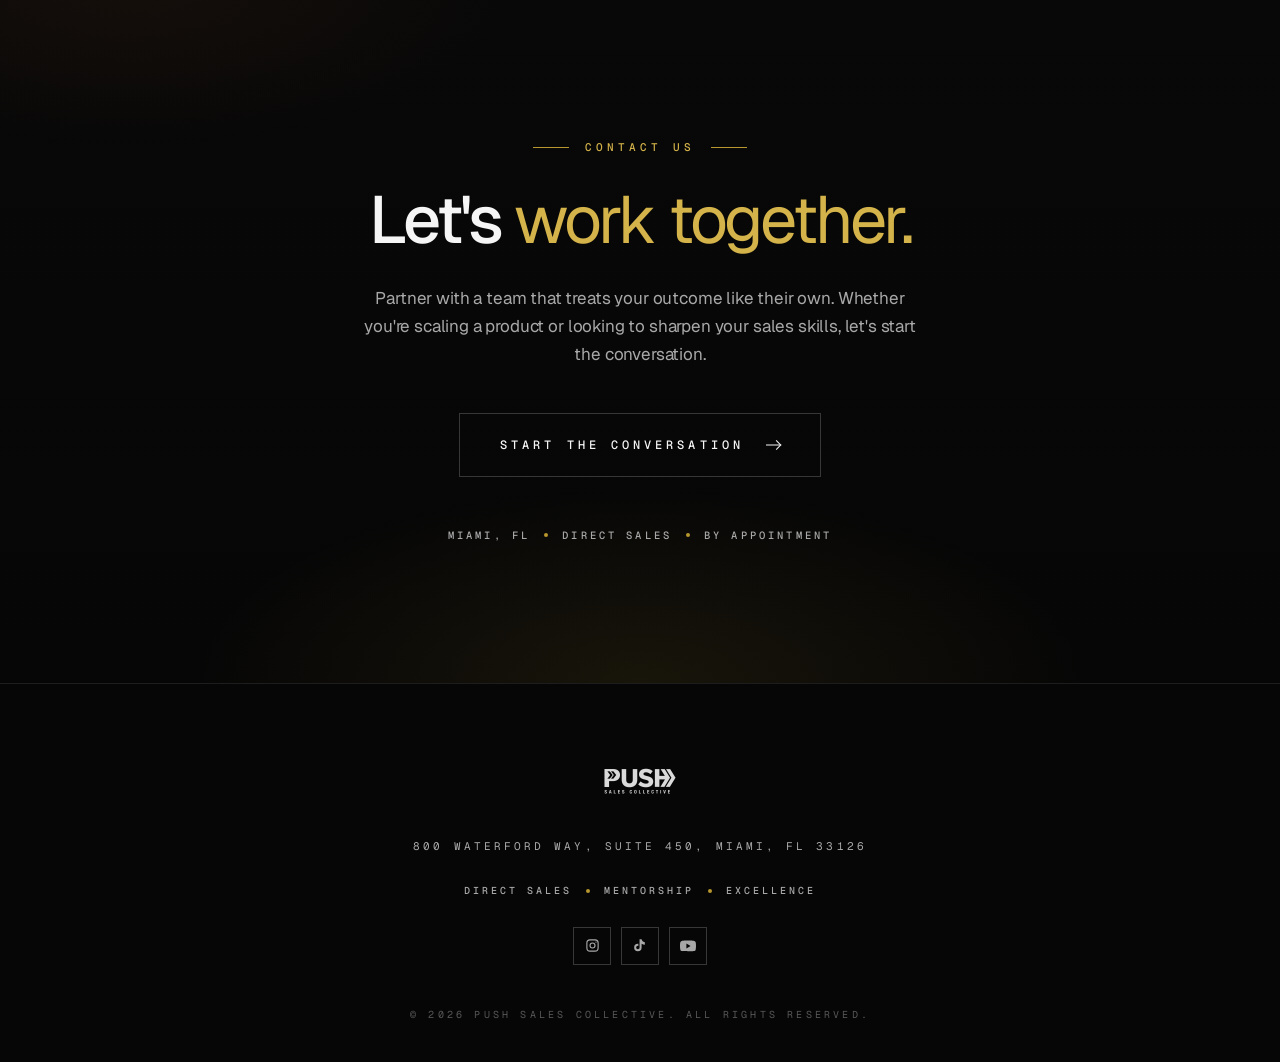
==== commit 6bf84275: "Mobile hero: nudge image left to 70% Co-Authored-By: Claude Opus 4.7 (1M context) <noreply@anthropic" ====
--- a/index.html
+++ b/index.html
@@ -158,7 +158,7 @@
   }
   @media (max-width:720px){
     .hero-img{
-      background-position:85% 55%;
+      background-position:70% 55%;
       animation:heroZoomMobile 22s ease-out forwards;
     }
     @keyframes heroZoomMobile{from{transform:scale(1.12);} to{transform:scale(1.02);}}
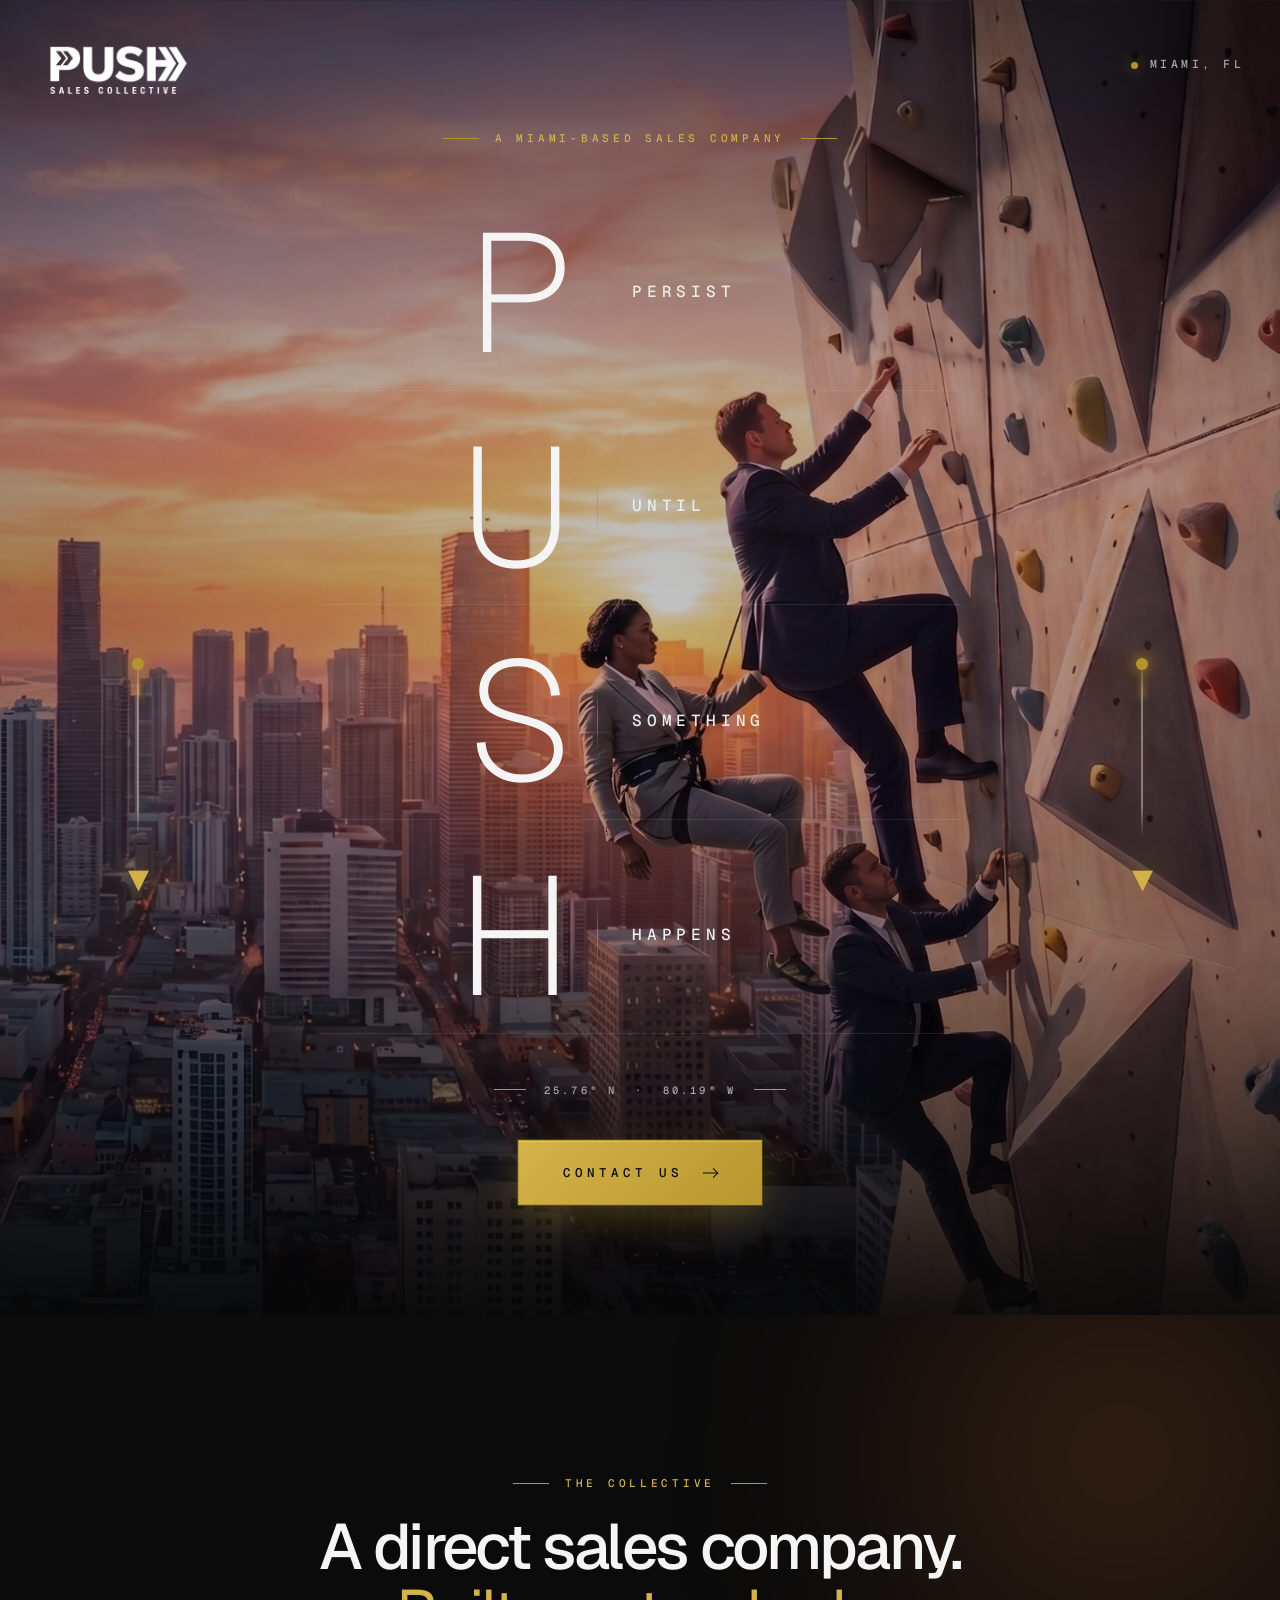
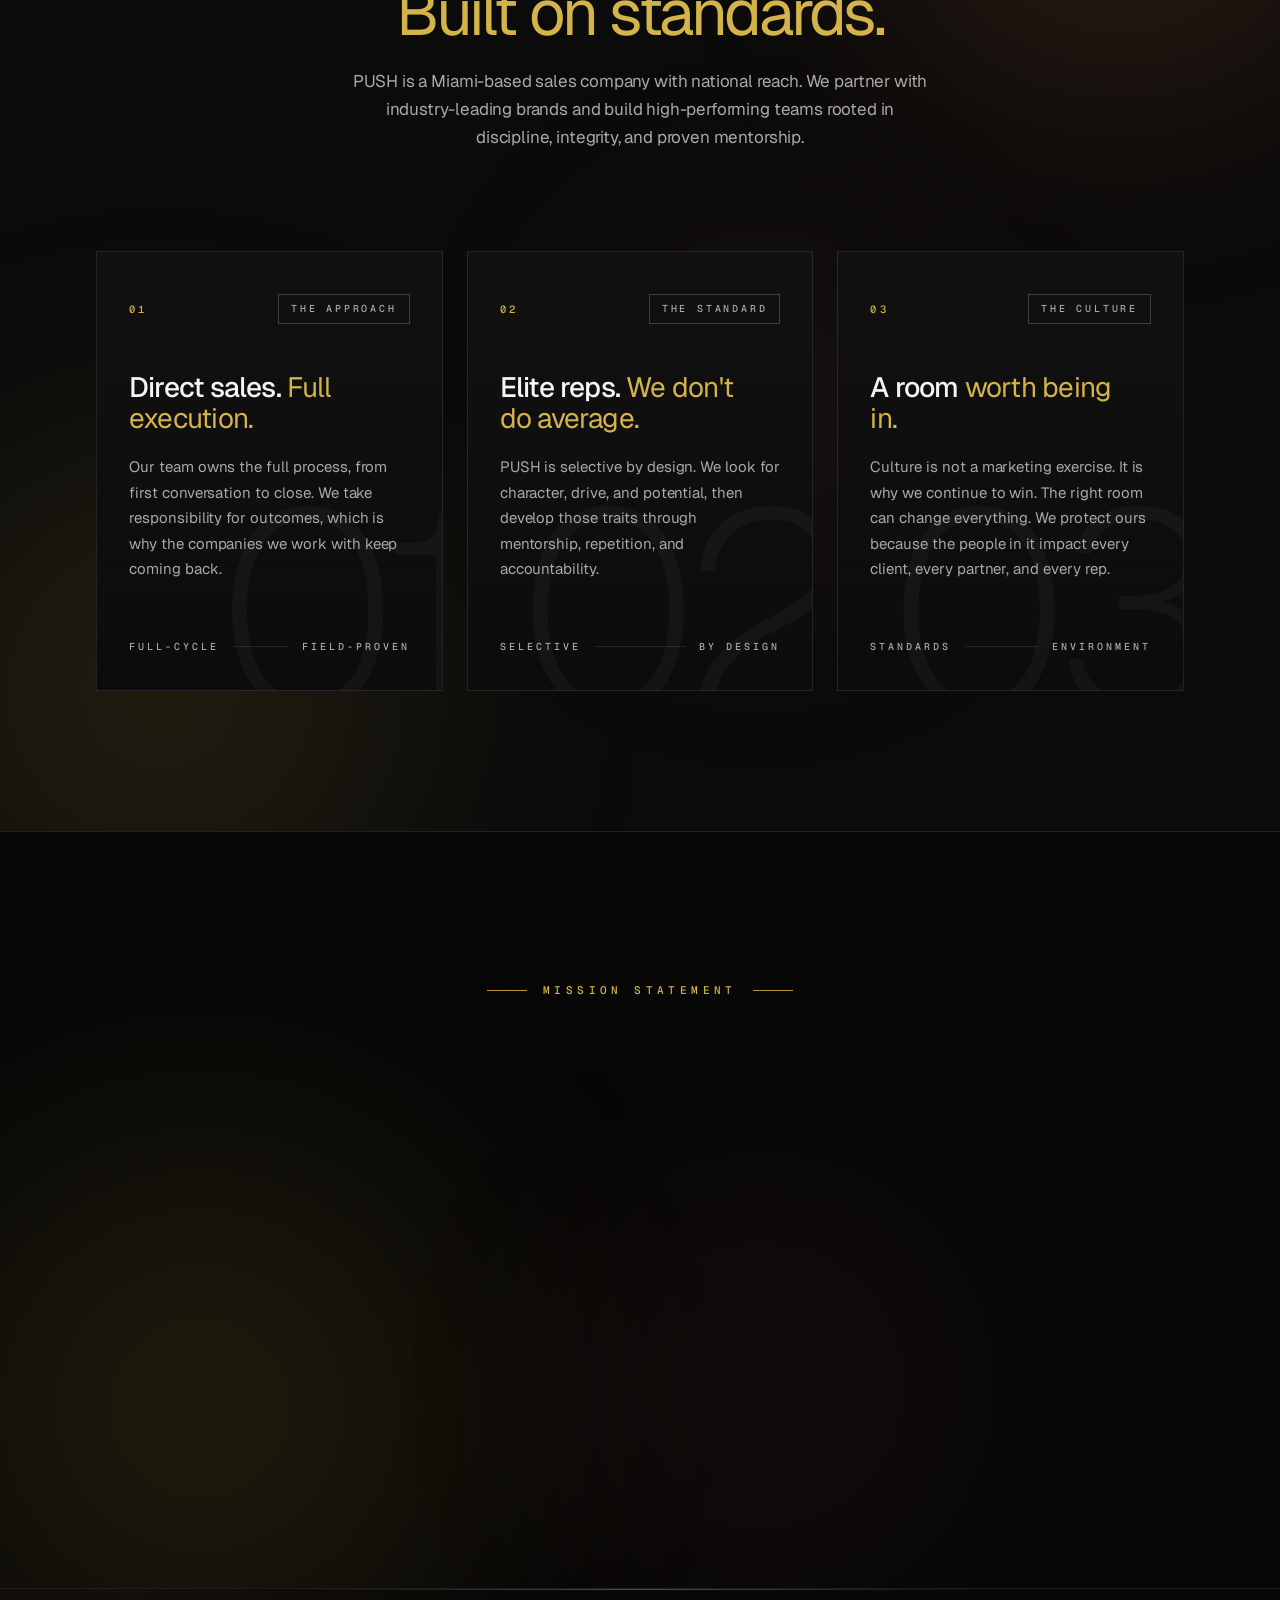
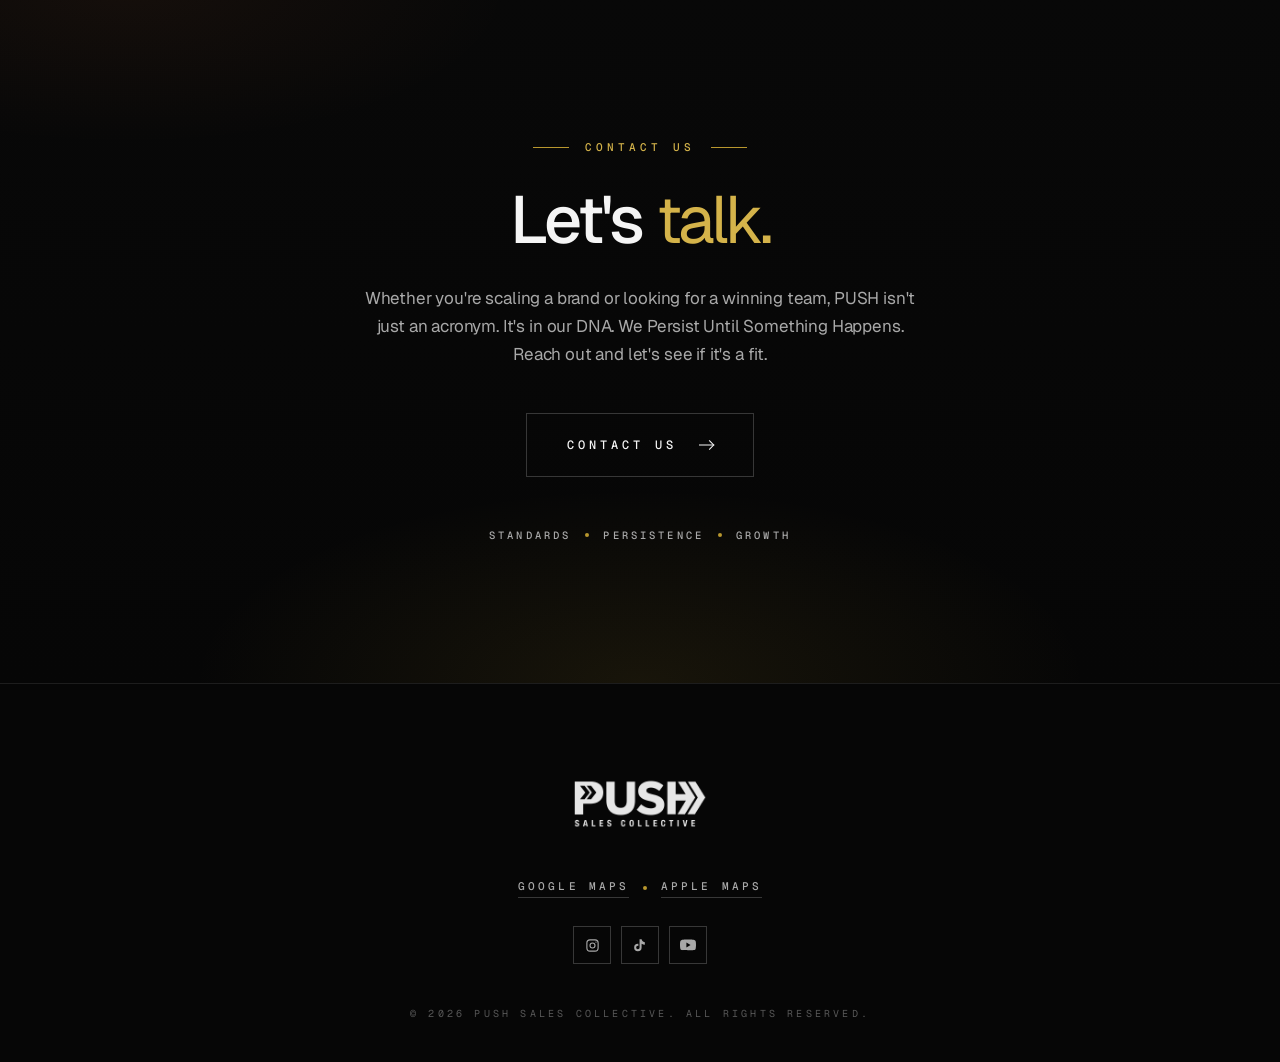
==== commit a376bcca: "Rework contact/footer, resize logo, and smooth hero parallax - Contact: new "Let's talk." copy, CONT" ====
--- a/index.html
+++ b/index.html
@@ -158,7 +158,7 @@
   }
   @media (max-width:720px){
     .hero-img{
-      background-position:70% 55%;
+      background-position:74% 55%;
       animation:heroZoomMobile 22s ease-out forwards;
     }
     @keyframes heroZoomMobile{from{transform:scale(1.12);} to{transform:scale(1.02);}}
@@ -278,7 +278,7 @@
     color:var(--off);
     letter-spacing:-.06em;
     text-align:right;
-    clip-path:inset(0 0 100% 0);
+    clip-path:inset(-15% -15% 100% -15%);
     opacity:0;
     transition:color .5s ease;
   }
@@ -286,9 +286,9 @@
     animation:letterUnveil 1.15s var(--ease) forwards;
   }
   @keyframes letterUnveil{
-    0%{clip-path:inset(0 0 100% 0); opacity:0;}
+    0%{clip-path:inset(-15% -15% 100% -15%); opacity:0;}
     30%{opacity:1;}
-    100%{clip-path:inset(0 0 0% 0); opacity:1;}
+    100%{clip-path:inset(-15% -15% -15% -15%); opacity:1;}
   }
 
   .acr-divider{
@@ -974,28 +974,30 @@
     text-align:center;
   }
   .foot-logo img{
-    height:48px; width:auto;
+    height:88px; width:auto;
     filter:invert(1) brightness(1.1);
-    opacity:.85;
-  }
-  .foot-line{
+    opacity:.9;
+  }
+  @media (max-width:720px){
+    .foot-logo img{height:72px;}
+  }
+  .foot-maps{
+    display:flex; align-items:center; gap:14px;
     font-family:var(--mono);
     font-size:11px;
-    font-weight:400;
+    font-weight:500;
     letter-spacing:.28em;
     text-transform:uppercase;
     color:var(--plat-2);
   }
-  .foot-meta{
-    display:flex; align-items:center; gap:14px;
-    font-family:var(--mono);
-    font-size:10px;
-    font-weight:500;
-    letter-spacing:.3em;
-    text-transform:uppercase;
-    color:var(--plat-2);
-  }
-  .foot-meta .dot{width:4px; height:4px; border-radius:50%; background:var(--gold);}
+  .foot-maps a{
+    color:var(--plat-2);
+    transition:color .25s ease, border-color .25s ease;
+    border-bottom:1px solid var(--line-2);
+    padding-bottom:2px;
+  }
+  .foot-maps a:hover{color:var(--gold-soft); border-bottom-color:var(--gold);}
+  .foot-maps .dot{width:4px; height:4px; border-radius:50%; background:var(--gold);}
   .foot-socials{display:flex; gap:10px;}
   .li{
     display:inline-flex; align-items:center; justify-content:center;
@@ -1349,20 +1351,20 @@
   <div class="wrap">
     <div class="contact-inner">
       <span class="contact-eyebrow reveal">Contact Us</span>
-      <h2 class="reveal d1">Let's <span class="accent">work together.</span></h2>
-      <p class="reveal d2">Partner with a team that treats your outcome like their own. Whether you're scaling a product or looking to sharpen your sales skills, let's start the conversation.</p>
+      <h2 class="reveal d1">Let's <span class="accent">talk.</span></h2>
+      <p class="reveal d2">Whether you're scaling a brand or looking for a winning team, PUSH isn't just an acronym. It's in our DNA. We Persist Until Something Happens. Reach out and let's see if it's a fit.</p>
       <div class="contact-ctas reveal d3">
         <a class="cta-btn lg" href="mailto:info@pushsalescollective.com">
-          <span>Start The Conversation</span>
+          <span>Contact Us</span>
           <span class="arrow" aria-hidden="true"></span>
         </a>
       </div>
       <div class="contact-meta reveal d4">
-        <span>Miami, FL</span>
+        <span>Standards</span>
         <span class="dot"></span>
-        <span>Direct Sales</span>
+        <span>Persistence</span>
         <span class="dot"></span>
-        <span>By Appointment</span>
+        <span>Growth</span>
       </div>
     </div>
   </div>
@@ -1373,13 +1375,10 @@
   <div class="wrap">
     <div class="foot-inner">
       <div class="foot-logo"><img src="Assets/push-logo.png" alt="PUSH Sales Collective"></div>
-      <div class="foot-line">800 Waterford Way, Suite 450, Miami, FL 33126</div>
-      <div class="foot-meta">
-        <span>Direct Sales</span>
+      <div class="foot-maps">
+        <a href="https://www.google.com/maps/search/?api=1&amp;query=800+Waterford+Way+Suite+450+Miami+FL+33126" target="_blank" rel="noopener noreferrer">Google Maps</a>
         <span class="dot"></span>
-        <span>Mentorship</span>
-        <span class="dot"></span>
-        <span>Excellence</span>
+        <a href="https://maps.apple.com/?q=800+Waterford+Way+Suite+450+Miami+FL+33126" target="_blank" rel="noopener noreferrer">Apple Maps</a>
       </div>
       <div class="foot-socials">
         <a class="li" href="https://www.instagram.com/pushsales.co?igsh=czB2aHIweTdzdzB1" target="_blank" rel="noopener noreferrer" aria-label="Instagram">
@@ -1443,13 +1442,20 @@
     document.querySelectorAll('#acronym .acr-row').forEach(r=>r.classList.add('in'));
   });
 
-  // Parallax on hero image
+  // Parallax on hero image — use `translate` property so it composes with
+  // the ongoing CSS scale animation instead of overriding `transform`.
   const heroImg = document.querySelector('.hero-img');
+  let heroTicking = false;
   document.addEventListener('scroll', ()=>{
-    const y = window.scrollY;
-    if(y < window.innerHeight){
-      heroImg.style.transform = `scale(1) translateY(${y * 0.25}px)`;
-    }
+    if(heroTicking) return;
+    heroTicking = true;
+    requestAnimationFrame(()=>{
+      const y = window.scrollY;
+      if(y < window.innerHeight){
+        heroImg.style.translate = `0 ${y * 0.25}px`;
+      }
+      heroTicking = false;
+    });
   }, {passive:true});
 </script>
 </body>
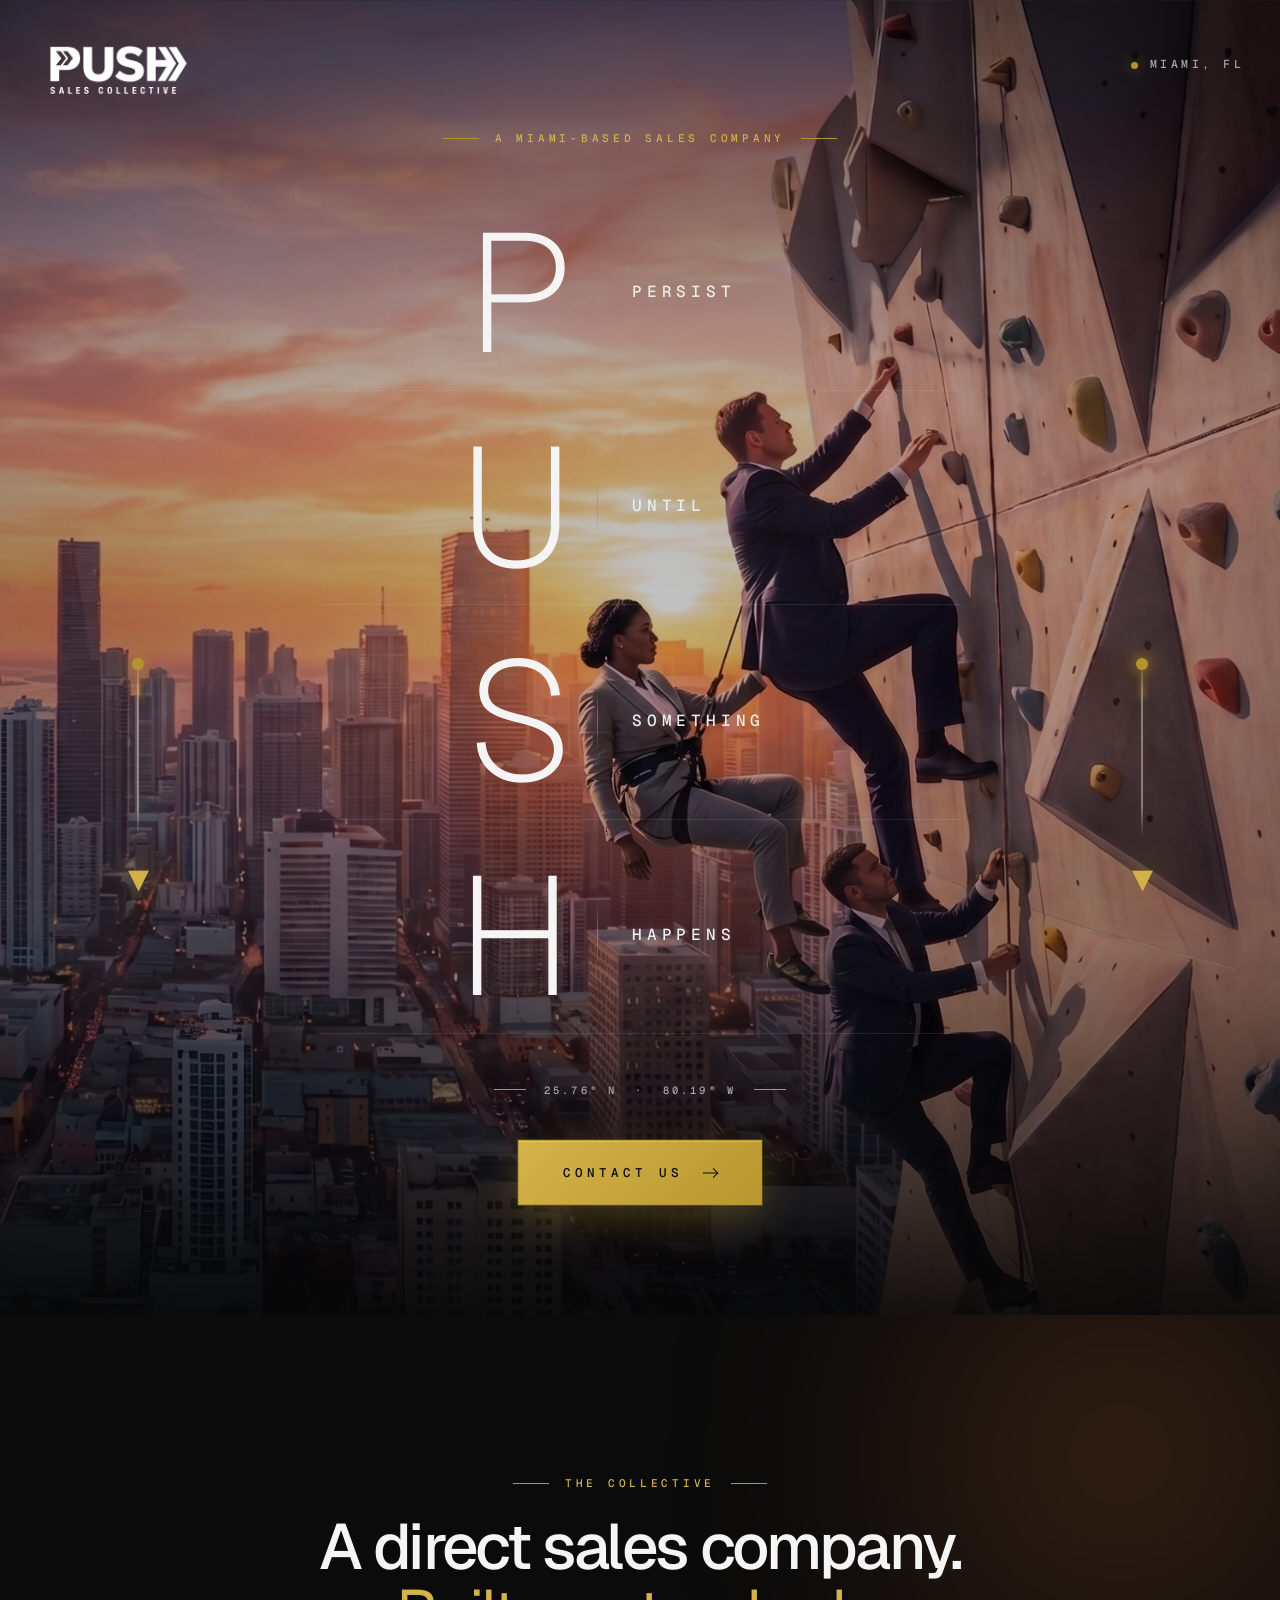
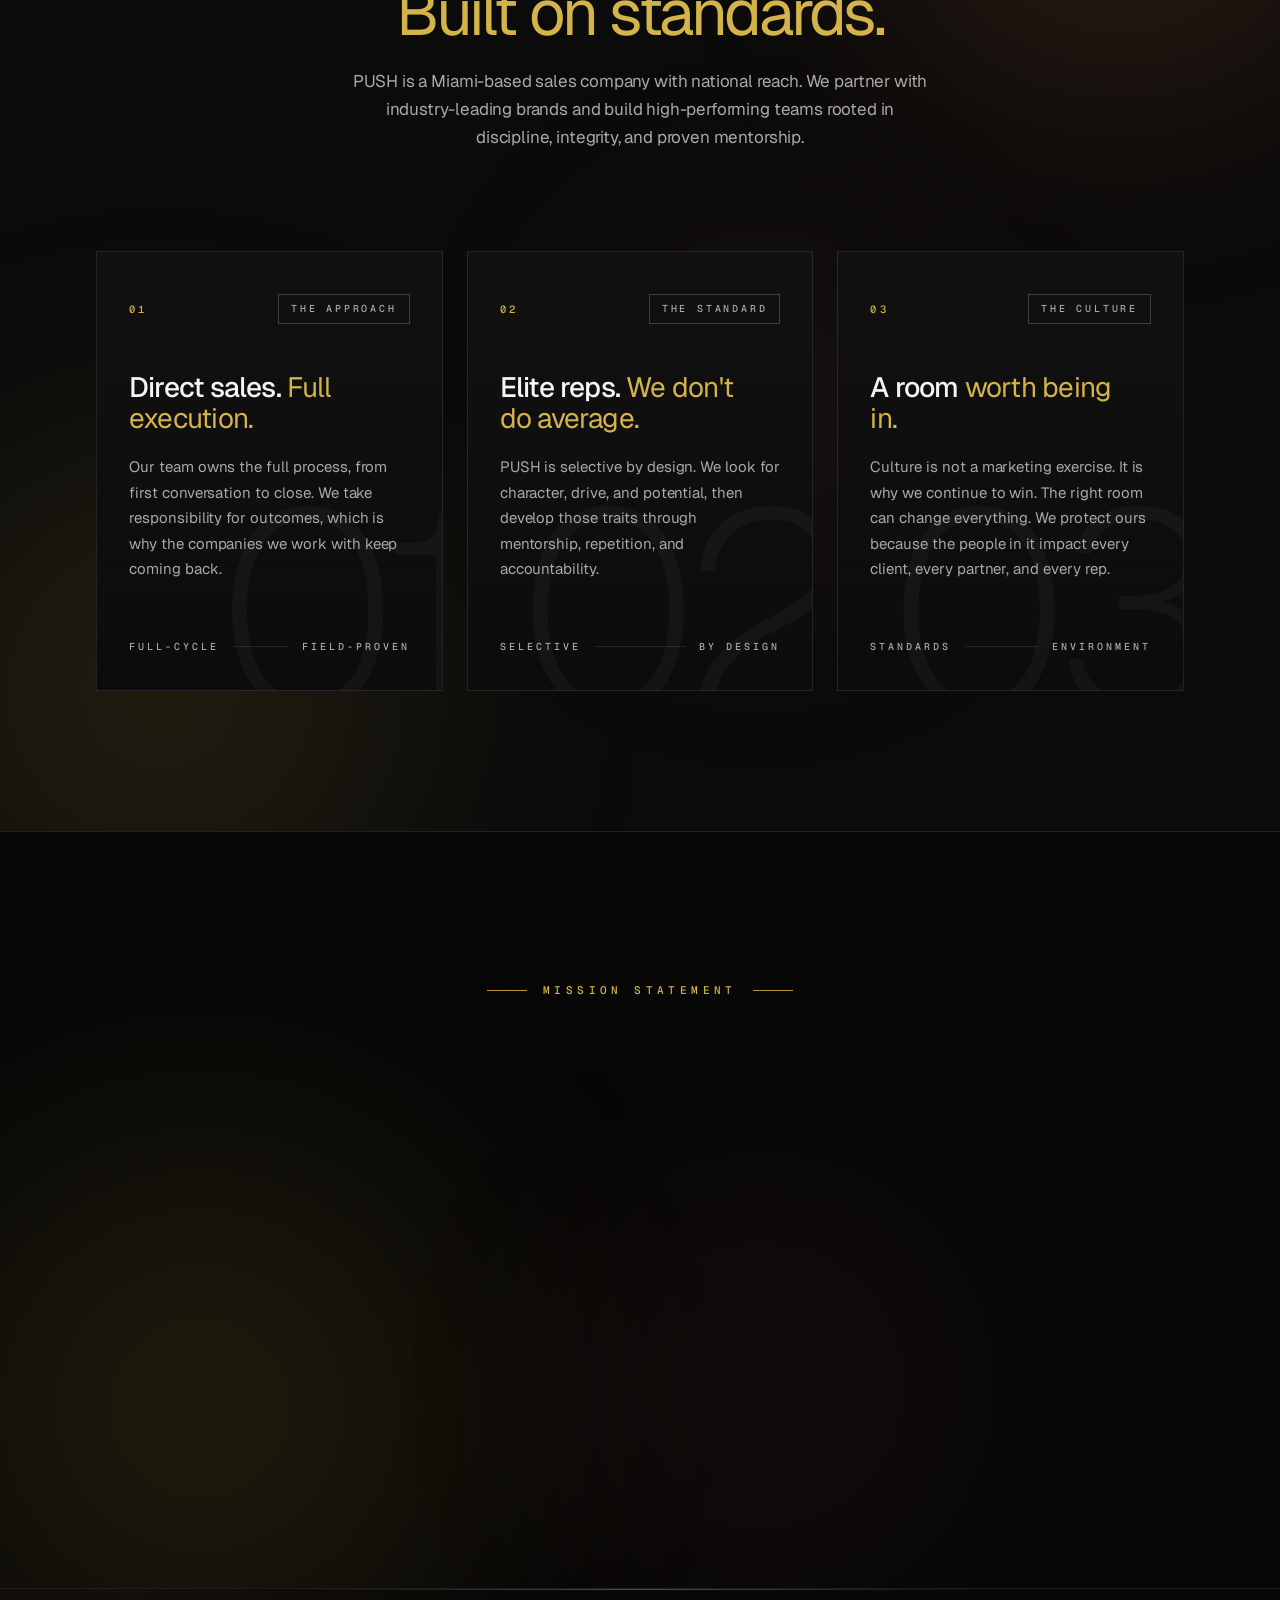
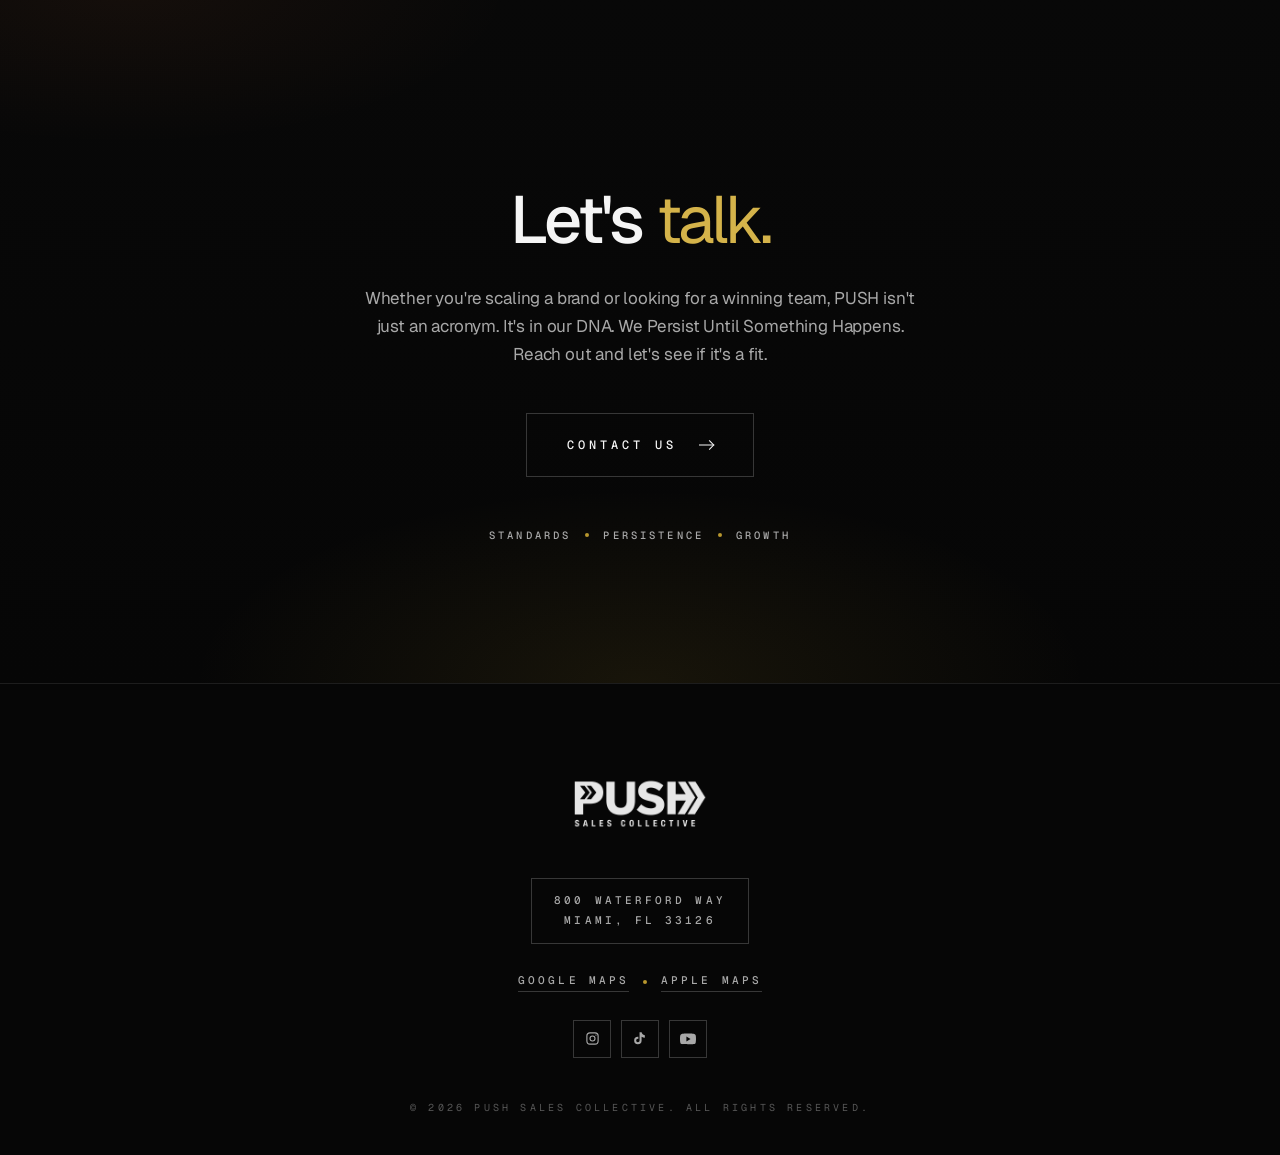
==== commit d775a986: "Footer: add outlined address block above maps links Co-Authored-By: Claude Opus 4.7 (1M context) <no" ====
--- a/index.html
+++ b/index.html
@@ -981,6 +981,18 @@
   @media (max-width:720px){
     .foot-logo img{height:72px;}
   }
+  .foot-addr{
+    border:1px solid var(--line-2);
+    padding:12px 22px;
+    font-family:var(--mono);
+    font-size:11px;
+    font-weight:500;
+    letter-spacing:.28em;
+    text-transform:uppercase;
+    color:var(--plat-2);
+    text-align:center;
+    line-height:1.8;
+  }
   .foot-maps{
     display:flex; align-items:center; gap:14px;
     font-family:var(--mono);
@@ -1375,6 +1387,10 @@
   <div class="wrap">
     <div class="foot-inner">
       <div class="foot-logo"><img src="Assets/push-logo.png" alt="PUSH Sales Collective"></div>
+      <div class="foot-addr">
+        800 Waterford Way<br>
+        Miami, FL 33126
+      </div>
       <div class="foot-maps">
         <a href="https://www.google.com/maps/search/?api=1&amp;query=800+Waterford+Way+Suite+450+Miami+FL+33126" target="_blank" rel="noopener noreferrer">Google Maps</a>
         <span class="dot"></span>
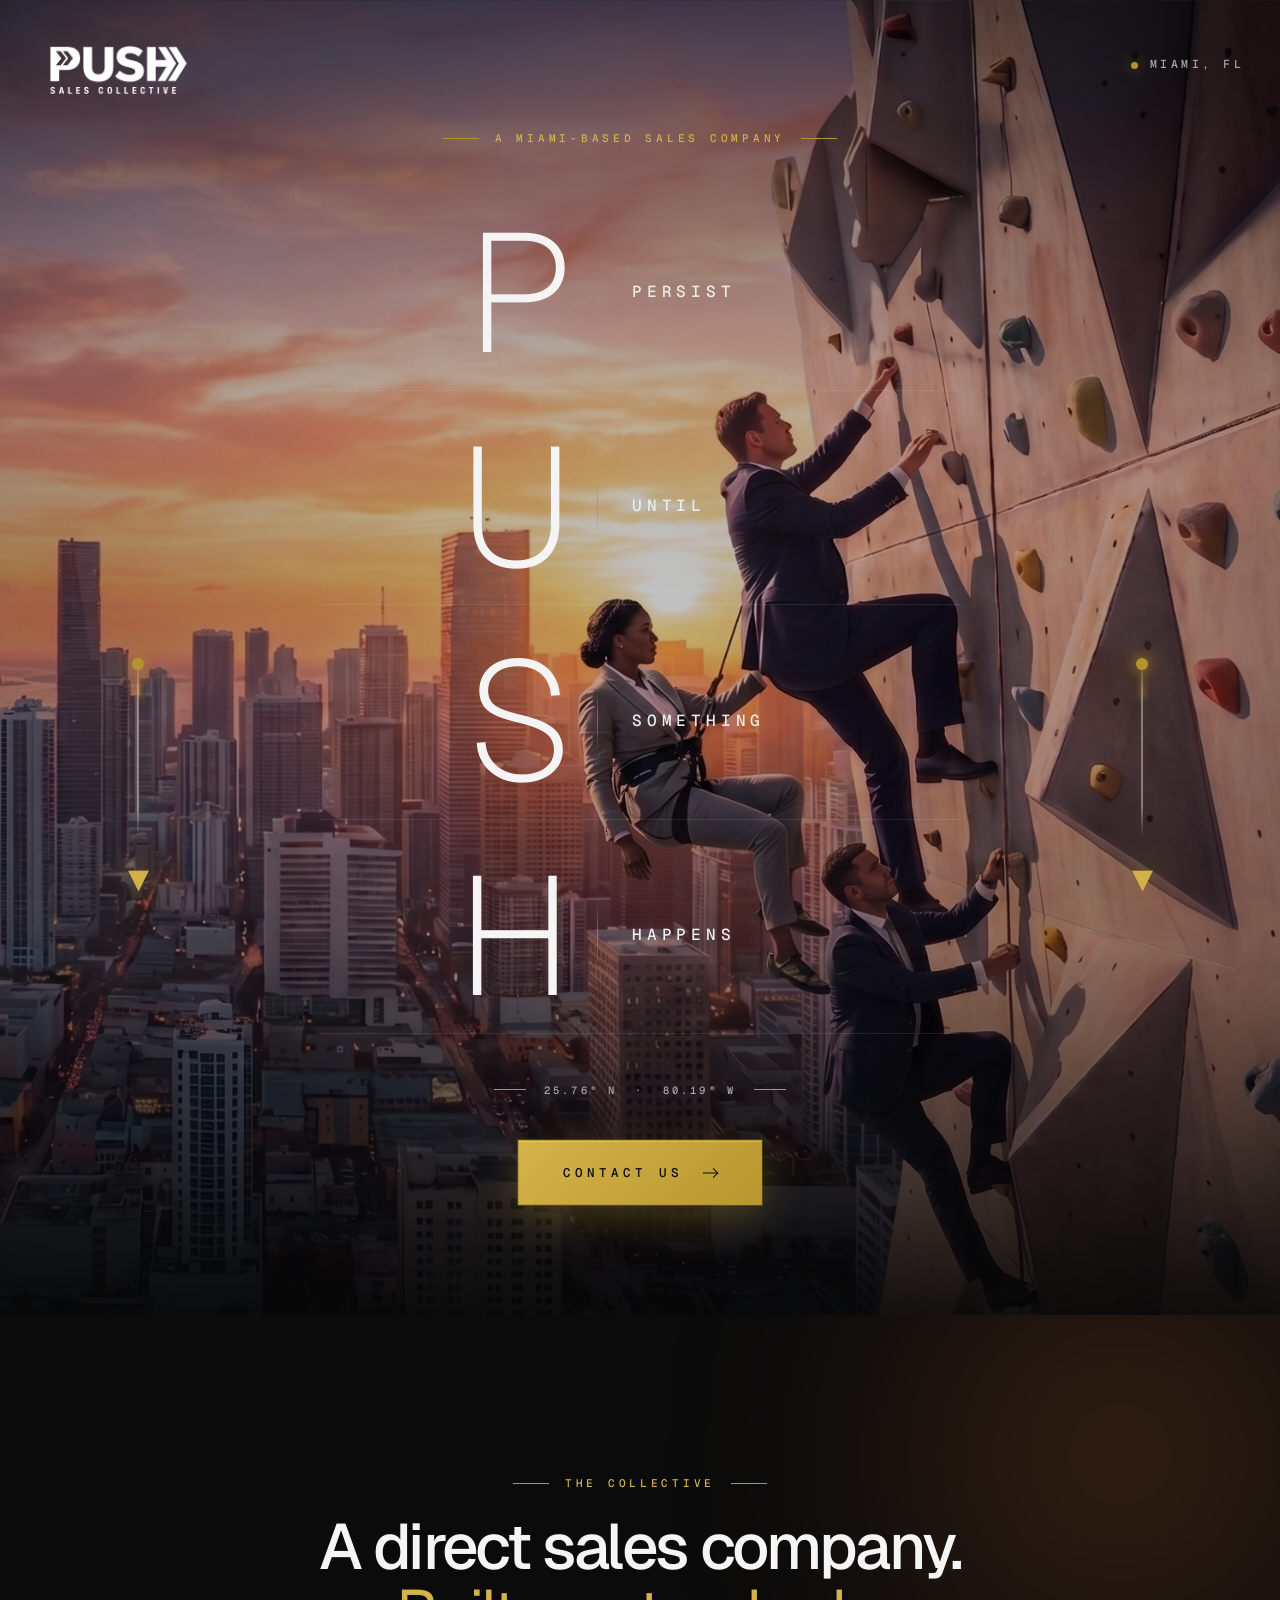
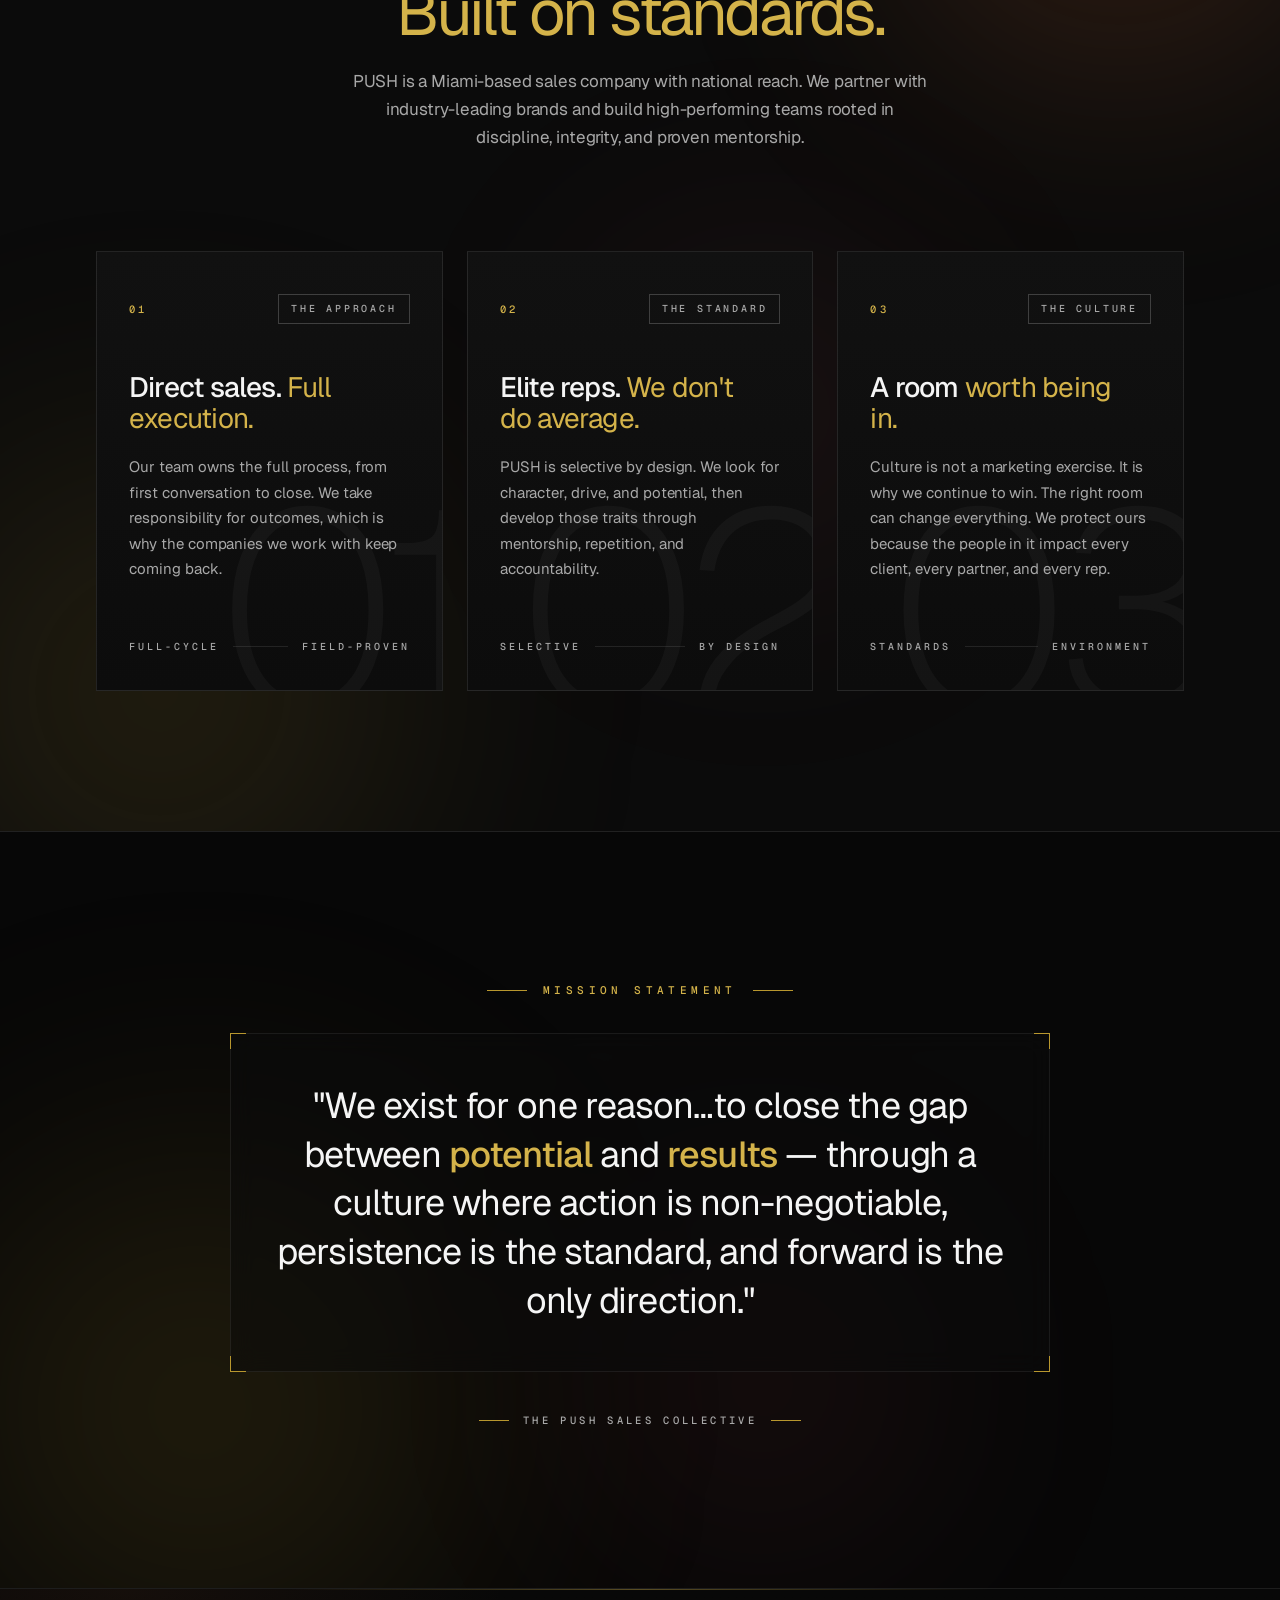
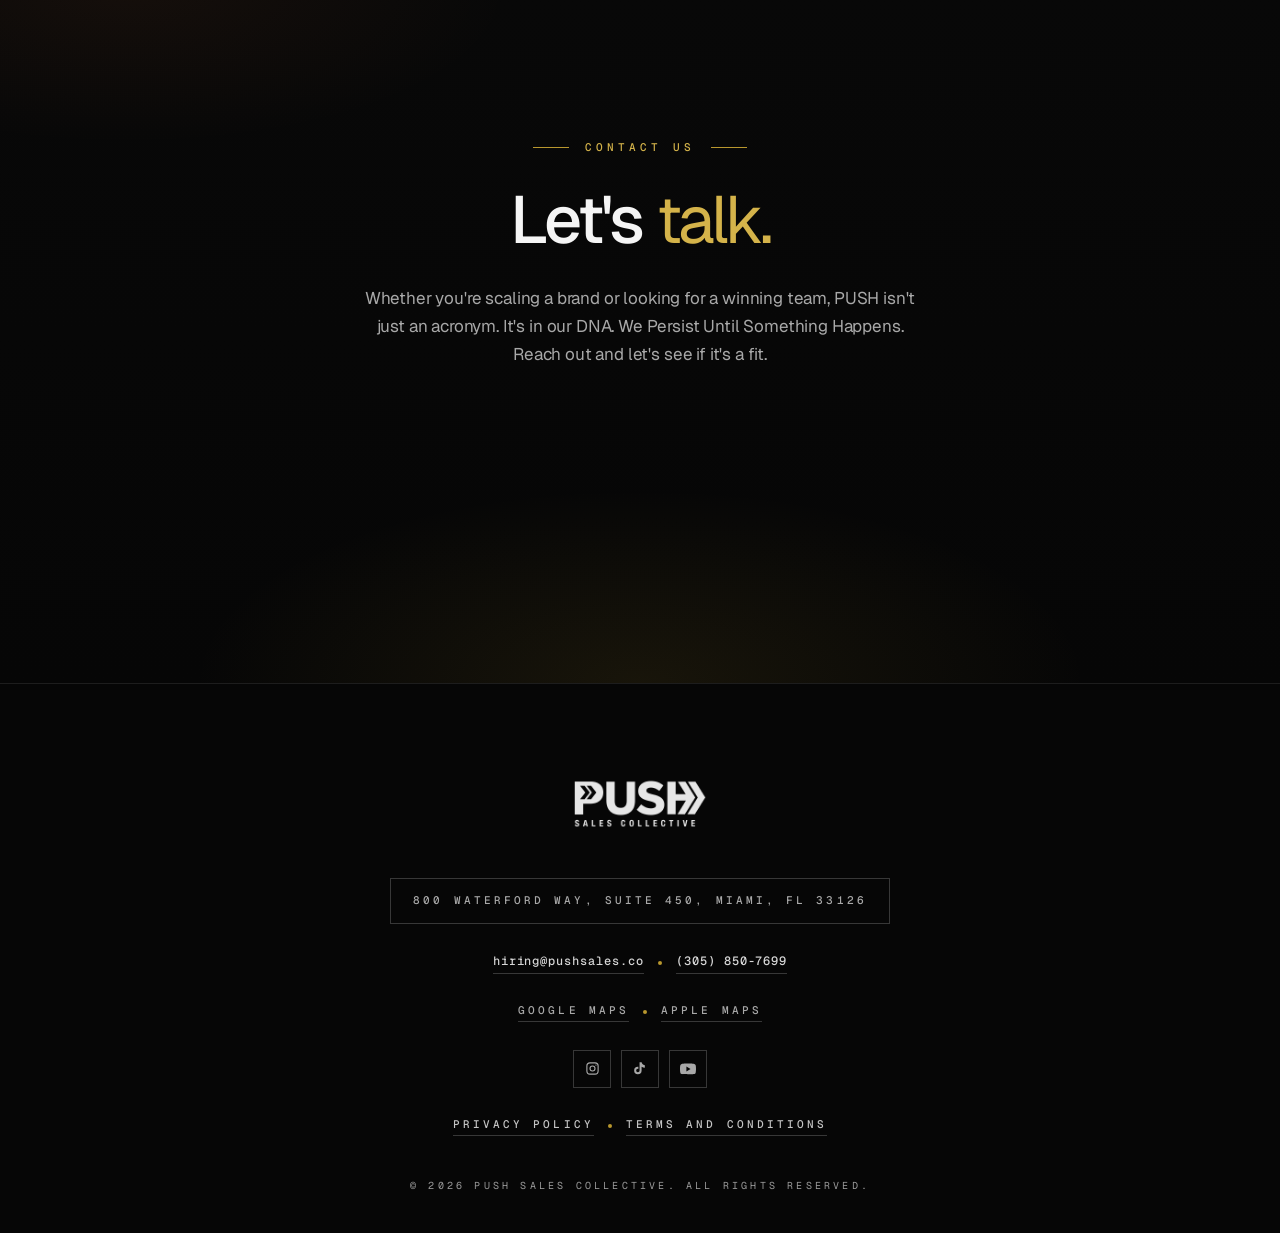
==== commit c527f6d7: "A2P compliance: contact form with SMS opt-in, privacy, terms, footer Co-Authored-By: Claude Opus 5.5" ====
--- a/index.html
+++ b/index.html
@@ -5,18 +5,19 @@
 <meta name="viewport" content="width=device-width, initial-scale=1.0" />
 <title>PUSH Sales Collective · Miami</title>
 <meta name="description" content="PUSH Sales Collective. A Miami-based direct sales collective built on mentorship, discipline, and excellence. Persist until something happens." />
-<link rel="icon" type="image/png" href="Assets/push-logo.png">
-<link rel="apple-touch-icon" href="Assets/push-logo.png">
+<link rel="icon" type="image/png" href="Assets/push-logo-square.png">
+<link rel="apple-touch-icon" href="Assets/push-logo-square.png">
 <meta property="og:type" content="website">
+<meta property="og:url" content="https://pushsales.co/">
 <meta property="og:title" content="PUSH Sales Collective">
 <meta property="og:description" content="A Miami-based direct sales collective built on mentorship, discipline, and excellence.">
-<meta property="og:image" content="Assets/og-image.jpg">
+<meta property="og:image" content="https://pushsales.co/Assets/og-image.jpg?v=2">
 <meta property="og:image:width" content="1200">
 <meta property="og:image:height" content="630">
 <meta name="twitter:card" content="summary_large_image">
 <meta name="twitter:title" content="PUSH Sales Collective">
 <meta name="twitter:description" content="A Miami-based direct sales collective built on mentorship, discipline, and excellence.">
-<meta name="twitter:image" content="Assets/og-image.jpg">
+<meta name="twitter:image" content="https://pushsales.co/Assets/og-image.jpg?v=2">
 
 <link rel="preconnect" href="https://fonts.googleapis.com">
 <link rel="preconnect" href="https://fonts.gstatic.com" crossorigin>
@@ -1010,6 +1011,24 @@
   }
   .foot-maps a:hover{color:var(--gold-soft); border-bottom-color:var(--gold);}
   .foot-maps .dot{width:4px; height:4px; border-radius:50%; background:var(--gold);}
+  .foot-contact{
+    display:flex; align-items:center; justify-content:center; flex-wrap:wrap; gap:10px 14px;
+    font-family:var(--mono); font-size:12px; font-weight:500; letter-spacing:.08em; color:#d6d6d6;
+  }
+  .foot-contact a{color:#d6d6d6; border-bottom:1px solid var(--line-2); padding-bottom:2px; transition:color .25s ease, border-color .25s ease;}
+  .foot-contact a:hover{color:var(--gold-soft); border-bottom-color:var(--gold);}
+  .foot-legal{
+    display:flex; align-items:center; justify-content:center; flex-wrap:wrap; gap:10px 14px;
+    font-family:var(--mono); font-size:11px; font-weight:500;
+    letter-spacing:.28em; text-transform:uppercase;
+  }
+  .foot-legal a{color:#c4c4c4; border-bottom:1px solid var(--line-2); padding-bottom:2px; transition:color .25s ease, border-color .25s ease;}
+  .foot-legal a:hover{color:var(--gold-soft); border-bottom-color:var(--gold);}
+  .foot-contact .dot,.foot-legal .dot{width:4px; height:4px; border-radius:50%; background:var(--gold);}
+  @media (max-width:720px){
+    .foot-addr{letter-spacing:.18em; padding:12px 16px;}
+    .foot-legal{letter-spacing:.18em;}
+  }
   .foot-socials{display:flex; gap:10px;}
   .li{
     display:inline-flex; align-items:center; justify-content:center;
@@ -1026,7 +1045,7 @@
     font-weight:400;
     letter-spacing:.32em;
     text-transform:uppercase;
-    color:#575757;
+    color:#9a9a9a;
   }
 
   /* CTA BUTTONS */
@@ -1256,7 +1275,7 @@
       <span class="fline"></span>
     </div>
 
-    <a class="cta-btn hero-cta" href="#contact">
+    <a class="cta-btn hero-cta" href="/contact">
       <span>Contact Us</span>
       <span class="arrow" aria-hidden="true"></span>
     </a>
@@ -1366,7 +1385,7 @@
       <h2 class="reveal d1">Let's <span class="accent">talk.</span></h2>
       <p class="reveal d2">Whether you're scaling a brand or looking for a winning team, PUSH isn't just an acronym. It's in our DNA. We Persist Until Something Happens. Reach out and let's see if it's a fit.</p>
       <div class="contact-ctas reveal d3">
-        <a class="cta-btn lg" href="mailto:info@pushsalescollective.com">
+        <a class="cta-btn lg" href="/contact">
           <span>Contact Us</span>
           <span class="arrow" aria-hidden="true"></span>
         </a>
@@ -1387,9 +1406,11 @@
   <div class="wrap">
     <div class="foot-inner">
       <div class="foot-logo"><img src="Assets/push-logo.png" alt="PUSH Sales Collective"></div>
-      <div class="foot-addr">
-        800 Waterford Way<br>
-        Miami, FL 33126
+      <div class="foot-addr">800 Waterford Way, Suite 450, Miami, FL 33126</div>
+      <div class="foot-contact">
+        <a href="mailto:hiring@pushsales.co">hiring@pushsales.co</a>
+        <span class="dot"></span>
+        <a href="tel:+13058507699">(305) 850-7699</a>
       </div>
       <div class="foot-maps">
         <a href="https://www.google.com/maps/search/?api=1&amp;query=800+Waterford+Way+Suite+450+Miami+FL+33126" target="_blank" rel="noopener noreferrer">Google Maps</a>
@@ -1406,6 +1427,11 @@
         <a class="li" href="https://youtube.com/@pushsales?si=kpCu4DCiw5pKvGDu" target="_blank" rel="noopener noreferrer" aria-label="YouTube">
           <svg width="16" height="16" viewBox="0 0 24 24" fill="currentColor" aria-hidden="true"><path d="M23.5 6.5a3 3 0 0 0-2.1-2.12C19.5 3.87 12 3.87 12 3.87s-7.5 0-9.4.51A3 3 0 0 0 .5 6.5C0 8.4 0 12 0 12s0 3.6.5 5.5a3 3 0 0 0 2.1 2.12c1.9.51 9.4.51 9.4.51s7.5 0 9.4-.51a3 3 0 0 0 2.1-2.12C24 15.6 24 12 24 12s0-3.6-.5-5.5zM9.6 15.6V8.4l6.24 3.6-6.24 3.6z"/></svg>
         </a>
+      </div>
+      <div class="foot-legal">
+        <a href="/privacy">Privacy Policy</a>
+        <span class="dot"></span>
+        <a href="/terms">Terms and Conditions</a>
       </div>
       <div class="copy">© 2026 PUSH Sales Collective. All Rights Reserved.</div>
     </div>
